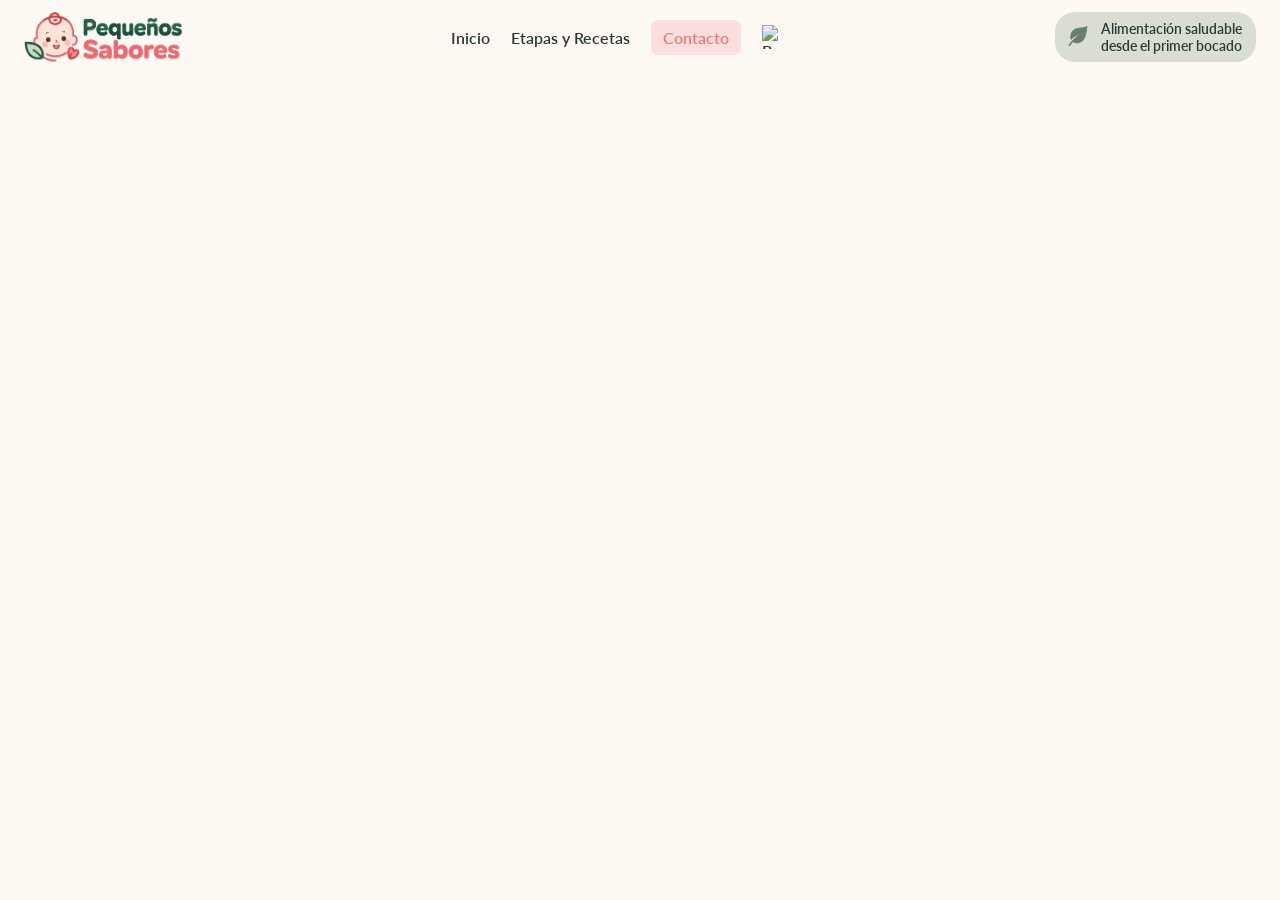
==== contacto.html @ 67e6255d "hero y mismo header para etapas" ====
<!DOCTYPE html>
<html lang="es">

<head>
    <meta charset="UTF-8">
    <meta name="viewport" content="width=device-width, initial-scale=1.0">
    <title>Pequeños Sabores</title>
    <link rel="preconnect" href="https://fonts.googleapis.com">
    <link rel="preconnect" href="https://fonts.gstatic.com" crossorigin>
    <link
        href="https://fonts.googleapis.com/css2?family=Lato:ital,wght@0,100;0,300;0,400;0,700;0,900;1,100;1,300;1,400;1,700;1,900&family=Nunito:ital,wght@0,200..1000;1,200..1000&display=swap"
        rel="stylesheet">
    <link rel="stylesheet" href="css/style.css">
</head>

<body>
    <header>
        <div class="logo"><img src="img/logo-bebe.png" alt="logo"></div>
        <nav>
            <a href="index.html">Inicio</a>
            <a href="etapas.html">Etapas y Recetas</a>
            <a class="active" ref="contacto.html">Contacto</a>
            <img src="img/busqueda.svg" alt="Busqueda">
        </nav>
        <div class="etiqueta">
            <div class="etiqueta-icono"><img src="img/hoja-etiqueta.svg" alt="Etiqueta"></div>
            <div class="etiqueta-texto">
                <span>Alimentación saludable</span>
                <span>desde el primer bocado</span>
            </div>
        </div>
    </header>
</body>
</html>
---- css/style.css ----
* {
    box-sizing: border-box;
}

body {
    background-color: #fff9f3;
    font-family: Lato, sans-serif;
    margin: 0;
    padding: 0;
}

h1 {
    color: #293a36;
    font-family: Nunito, sans-serif;
}

header {
    background-color: #fff9f3;
    padding: 12px 24px;
    display: flex;
    justify-content: space-between;
    align-content: center;
    flex-direction: row;
    gap: 24px;
}

.logo img {
    display: flex;
    align-items: center;
    height: 50px;
}

    
nav {
    font-family: lato, sans-serif;
    font-weight: 600;
    display: flex;
    align-items: center;
    color: #293a36;
    gap: 1.3rem;
    transition: transform 0.5s ease;

}

nav a {
    color: #293a36;
    text-decoration: none;
}

nav a.active {
    color: #e7797d;
    background-color: rgba(231, 121, 125, 0.199);
    border-radius: 8px;
    padding: 8px 12px;
}


nav a:hover {
    transform: scale(1.05);
}

nav img {
    width: 24px;
    height: 24px;
}

.etiqueta {
    display: flex;
    align-items: center;
    gap: 8px;
    background-color: rgba(123, 151, 124, 0.281);
    border-radius: 20px;
    padding: 8px 14px;
}

.etiqueta-icono img {
    height: 30px;
    margin-left: -6px
}

.etiqueta-texto span {
    display: block;
}

.etiqueta-texto {
    font-size: 14px;
    color: #293a36;
    font-weight: 600;
    
}

.hero {
    position: relative;
    height: 520px;
    overflow: hidden;
}

.hero > img {
    position: absolute;
    width: 100%;
    height: 100%;
    object-fit: cover;
    left: 0;
    top: 0;
    z-index: 1;
}

.hero::after {
    content: "";
    position: absolute;
    inset: 0;
    z-index: 1;
    background: linear-gradient(
        to right,
        rgba(255, 255, 255, 0.486) 0%,
        rgba(255, 255, 255, 0.774) 10%,
        rgb(255, 255, 255) 20%,
        rgba(255, 255, 255, 0.541) 35%,
        rgba(255, 255, 255, 0) 70%
    );
}

.hero-content {
    position: relative;
    z-index: 2;
    width: 55%;
    padding: 70px 50px 75px 125px ;
}

.hero-subtitulo {
    font-size: 14px;
    letter-spacing: 2px;
    font-weight: bold;
}

.hero h1 {
    font-size: 48px;
    font-weight: 800;
    line-height: 1.2;
    color: #293a36;
    max-width: 100%;
    margin-bottom: 24px;
    
}

.hero h1 span {
    display: block;
    color: #e7797d;
}

.hero-content p {
    font-family: lato, sans-serif;
    font-size: 16px;
    line-height: 1.5;
    color: #2e3634;
    margin-bottom: 24px;
    max-width: 500px;
    font-weight: 400;
}

.btn {
    display: inline-block;
    background-color: #e7797d;
    color: #fff;
    text-decoration: none;
    border-radius: 50px;
    padding: 14px 28px;
    transition: background-color 0.5s ease, transform 0.5s ease;
}

.btn:hover {
    background-color: #ca6267;
    transform: scale(1.05);
    cursor: pointer;
}

/*Flechas*/

.hero .prev,
.hero .next {
    position: absolute;
    top: 50%;
    transform: translateY(-50%);
    background-color: rgba(41, 58, 54, 0.1);
    border: none;
    border-radius: 50%;
    width: 40px;
    height: 40px;
    display: flex;
    justify-content: center;
    align-items: center;
    cursor: pointer;
    z-index: 3;
}

.hero .prev {
    left: 16px;
    
}

.hero .next {
    right: 16px;
}

.hero .prev img,
.hero .next img {
    width: 30px;
    height: 30px;
}

/*puntos en posicion imagen*/

.dots {
    position: absolute;
    bottom: 16px;
    left: 50%;
    transform: translateX(-50%);
    display: flex;
    gap: 8px;
    z-index: 3;
}

.dot {
    width: 8px;
    height: 8px;
    background-color: rgba(41, 58, 54, 0.1);
    border-radius: 50%;
    margin: 0 4px;
}

.dot.active {
    background-color: rgba(45, 54, 52, 0.664);
    width: 12px;
    height: 12px;
    transform: translateY(-2px);
}

.decoracion img {
    position: absolute;  
    width: 50px;
    height: 50px;
    z-index: 3;
    animation: float 4.5s ease-in-out infinite;
}

@keyframes float {
    0%, 100% {
        transform: translateY(0);
    }
    50% {
        transform: translateY(-10px);
    }
}

img.corazon-rosa {
    top: 16px;
    left: 16px;
    rotate: -10deg;
}

img.linea-con-corazon {
    top: 70px;
    right: 16px;
    width: 80px;
}

img.hoja1 {
    top: 240px;
    left: 420px;
    width: 80px;
    height: 80px;
}

/*seccion caracteristicas generales ----*/

/* --- SECCIÓN HERO MIDDLE (PILARES) --- */
.hero-middle {
    display: flex;
    justify-content: space-between;
    align-items: center;
    gap: 24px;
    padding: 40px 60px;
    background-color: #fff9f3;
    max-width: 1200px;
    margin: 0 auto;
}

.hero-middle-item {
    display: flex;
    align-items: center;
    gap: 16px;
    flex: 1;
}

.hero-middle-icon {
    width: 60px;
    height: 60px;
    border-radius: 50%;
    display: flex;
    justify-content: center;
    align-items: center;
    flex-shrink: 0;
}

.hero-middle-icon img {
    width: 26px;
    height: 26px;
    object-fit: contain;
}

/* Colores de fondo circulares */
.green-bg {
    background-color: #dbe8d8;
}

.pink-bg {
    background-color: #fce1e2;
}

.red-bg {
    background-color: #fde2e4;
}

.yellow-bg {
    background-color: #fef0cd;
}

.hero-middle-text h3 {
    margin: 0 0 4px 0;
    font-family: Nunito, sans-serif;
    font-size: 15px;
    font-weight: 700;
    color: #293a36;
}

.hero-middle-text p {
    margin: 0;
    font-family: Lato, sans-serif;
    font-size: 13px;
    color: #5c6966;
    line-height: 1.3;
}

/* Media query para adaptar en celulares */
@media (max-width: 768px) {
    .hero-middle {
        flex-direction: column;
        align-items: flex-start;
        padding: 30px 24px;
        gap: 20px;
    }
}

.hero-etapas {
    position: relative;
    height: 680px;
    overflow: hidden;
}

.hero-etapas img {
    position: absolute;
    width: 100%;
    height: 100%;
    object-fit: cover;
    left: 0;
    top: 0;
    z-index: 1;
}

.hero-etapas::after {
    content: "";
    position: absolute;
    inset: 0;
    z-index: 1;
    background: linear-gradient(
        to right,
        rgba(255, 255, 255, 0.486) 0%,
        rgba(255, 255, 255, 0.774) 10%,
        rgb(255, 255, 255) 20%,
        rgba(255, 255, 255, 0.541) 35%,
        rgba(255, 255, 255, 0) 70%
    );
}

.hero-etapas-content {
    position: relative;
    z-index: 2;
    width: 33%;
    padding: 150px 50px 75px 175px;
}

.hero-etapas-subtitulo {
    font-size: 14px;
    letter-spacing: 2px;
    font-weight: bold;
}

.hero-etapas h1 {
    font-size: 48px;
    font-weight: 800;
    line-height: 1.2;
    color: #293a36;
    max-width: 100%;
    margin-bottom: 24px;
    
}

.hero-etapas h1 span {
    display: block;
    color: #e7797d;
}

.hero-etapas-content p {
    font-family: lato, sans-serif;
    font-size: 16px;
    line-height: 1.5;
    color: #2e3634;
    margin-bottom: 24px;
    max-width: 500px;
    font-weight: 400;
}

.etiqueta-etapas span {
    display: block;
}

.etiqueta-etapas {
    font-size: 18px;
    color: #ffffff;
    font-weight: 600;
    background-color: #e4acae;
    border-radius: 40px;
    height: 100px;
    width: 130px;
    align-items: center;
    gap: 8px;
    padding: 15px 16px;
    justify-items: center;
    top: 250px;
    right: 5%;
    position: absolute;
    z-index: 3;
    transition: transform 0.5s ease;
}

.etiqueta-etapas:hover {
    transform: scale(1.05);
}
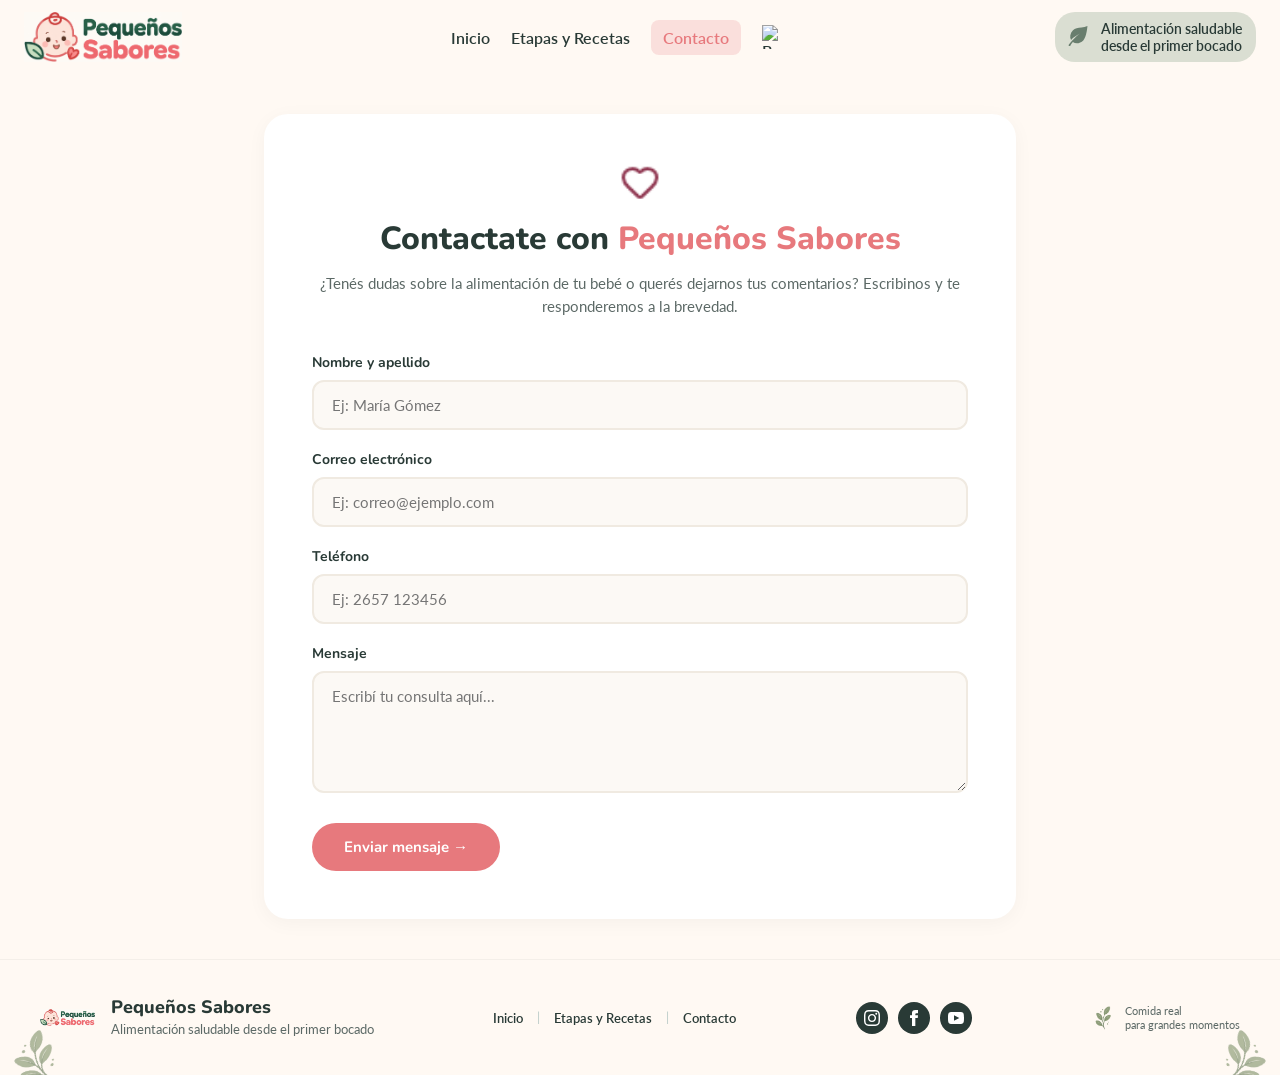
==== commit e1c1a216: "Pagina Contacto, Formulario con 3 los 3 campos obligatorios" ====
--- a/contacto.html
+++ b/contacto.html
@@ -14,6 +14,7 @@
 </head>
 
 <body>
+    <!--ENCABEZADO/ NAVEGACION-->
     <header>
         <div class="logo"><img src="img/logo-bebe.png" alt="logo"></div>
         <nav>
@@ -31,4 +32,86 @@
         </div>
     </header>
 </body>
+<!-- SECCIÓN PRINCIPAL DE CONTACTO -->
+    <main class="contacto-section">
+        <div class="contacto-container">
+            <div class="contacto-header">
+                <img src="img/icono-corazon.png" alt="Icono decorativo" class="contacto-icono">
+                <h1>Contactate con <span>Pequeños Sabores</span></h1>
+                <p>¿Tenés dudas sobre la alimentación de tu bebé o querés dejarnos tus comentarios? Escribinos y te responderemos a la brevedad.</p>
+            </div>
+
+            <!-- FORMULARIO DE CONTACTO -->
+            <form class="contacto-form" action="#" method="POST">
+                
+                <!--  Nombre -->
+                <div class="form-group">
+                    <label for="nombre">Nombre y apellido</label>
+                    <input type="text" id="nombre" name="nombre" placeholder="Ej: María Gómez" required>
+                </div>
+
+                <!-- Campo Obligatorio 1: Correo electrónico -->
+                <div class="form-group">
+                    <label for="email">Correo electrónico</label>
+                    <input type="email" id="email" name="email" placeholder="Ej: correo@ejemplo.com" required>
+                </div>
+
+                <!--  Teléfono -->
+                <div class="form-group">
+                    <label for="telefono">Teléfono</label>
+                    <input type="tel" id="telefono" name="telefono" placeholder="Ej: 2657 123456" required>
+                </div>
+
+                <!--  Mensaje -->
+                <div class="form-group">
+                    <label for="mensaje">Mensaje</label>
+                    <textarea id="mensaje" name="mensaje" rows="5" placeholder="Escribí tu consulta aquí..." required></textarea>
+                </div>
+
+                <!-- Botón de Envío -->
+                <button type="submit" class="btn-enviar">Enviar mensaje →</button>
+            </form>
+        </div>
+    </main>
+
+    <!-- FOOTER CONTACTO-->
+    <footer class="site-footer">
+        <div class="footer-container">
+            <div class="footer-brand">
+                <img src="img/logo-bebe.png" alt="Pequeños Sabores" class="footer-logo">
+                <div class="footer-brand-text">
+                    <h3>Pequeños Sabores</h3>
+                    <p>Alimentación saludable desde el primer bocado</p>
+                </div>
+            </div>
+            <nav class="footer-nav">
+                <a href="index.html">Inicio</a>
+                <span class="separator">|</span>
+                <a href="etapas.html">Etapas y Recetas</a>
+                <span class="separator">|</span>
+                <a href="contacto.html">Contacto</a>
+            </nav>
+            <div class="footer-social">
+                <a href="https://instagram.com" target="_blank" rel="noopener noreferrer" class="social-btn" aria-label="Instagram">
+                    <svg viewBox="0 0 24 24" width="16" height="16" fill="currentColor"><path d="M12 2.163c3.204 0 3.584.012 4.85.07 3.252.148 4.771 1.691 4.919 4.919.058 1.265.069 1.645.069 4.849 0 3.205-.012 3.584-.069 4.849-.149 3.225-1.664 4.771-4.919 4.919-1.266.058-1.644.07-4.85.07-3.204 0-3.584-.012-4.849-.07-3.26-.149-4.771-1.699-4.919-4.92-.058-1.265-.07-1.644-.07-4.849 0-3.204.013-3.583.07-4.849.149-3.227 1.664-4.771 4.919-4.919 1.266-.057 1.645-.069 4.849-.069zm0-2.163c-3.259 0-3.667.014-4.947.072-4.358.2-6.78 2.618-6.98 6.98-.059 1.281-.073 1.689-.073 4.948 0 3.259.014 3.668.072 4.948.2 4.358 2.618 6.78 6.98 6.98 1.281.058 1.689.072 4.948.072 3.259 0 3.668-.014 4.948-.072 4.354-.2 6.782-2.618 6.979-6.98.059-1.28.073-1.689.073-4.948 0-3.259-.014-3.667-.072-4.947-.196-4.354-2.617-6.78-6.979-6.98-1.281-.059-1.69-.073-4.949-.073zm0 5.838c-3.403 0-6.162 2.759-6.162 6.162s2.759 6.163 6.162 6.163 6.162-2.759 6.162-6.163c0-3.403-2.759-6.162-6.162-6.162zm0 10.162c-2.209 0-4-1.79-4-4 0-2.209 1.791-4 4-4s4 1.791 4 4c0 2.21-1.791 4-4 4zm6.406-11.845c-.796 0-1.441.645-1.441 1.44s.645 1.44 1.441 1.44c.795 0 1.439-.645 1.439-1.44s-.644-1.44-1.439-1.44z"/></svg>
+                </a>
+                <a href="https://facebook.com" target="_blank" rel="noopener noreferrer" class="social-btn" aria-label="Facebook">
+                    <svg viewBox="0 0 24 24" width="16" height="16" fill="currentColor"><path d="M9 8H6v4h3v12h5V12h3.642L18 8h-4V6.333C14 5.374 14.5 5 15.5 5H18V0h-3.808C10.592 0 9 1.583 9 4.615V8z"/></svg>
+                </a>
+                <a href="https://youtube.com" target="_blank" rel="noopener noreferrer" class="social-btn" aria-label="YouTube">
+                    <svg viewBox="0 0 24 24" width="16" height="16" fill="currentColor"><path d="M19.615 3.184c-3.604-.246-11.631-.245-15.23 0-3.897.266-4.356 2.62-4.385 8.816.029 6.185.484 8.549 4.385 8.816 3.6.245 11.626.246 15.23 0 3.897-.266 4.356-2.62 4.385-8.816-.029-6.185-.484-8.549-4.385-8.816zm-10.615 12.816v-8l8 4-8 4z"/></svg>
+                </a>
+            </div>
+            <div class="footer-slogan">
+                <img src="img/hoja1.png" alt="Decoración hojita" class="footer-leaf-icon">
+                <div class="slogan-text">
+                    <span>Comida real</span>
+                    <span>para grandes momentos</span>
+                </div>
+            </div>
+        </div>
+        <img src="img/hoja1.png" alt="Hojita izquierda" class="footer-deco-left">
+        <img src="img/hoja1.png" alt="Hojita derecha" class="footer-deco-right">
+    </footer>
+</body>
 </html>
--- a/css/style.css
+++ b/css/style.css
@@ -351,6 +351,647 @@
     }
 }
 
+/* --- SECCIÓN EXPLORÁ LAS ETAPAS --- */
+.etapas-section {
+    max-width: 1200px;
+    margin: 0 auto;
+    padding: 60px 24px;
+    background-color: #fff9f3;
+}
+
+.etapas-header {
+    text-align: center;
+    margin-bottom: 40px;
+}
+
+.etapas-titulo-icono {
+    width: 32px;
+    height: 32px;
+    margin-bottom: 8px;
+}
+
+.etapas-header h2 {
+    font-family: Nunito, sans-serif;
+    font-size: 32px;
+    font-weight: 800;
+    color: #293a36;
+    margin: 0 0 8px 0;
+}
+
+.etapas-header p {
+    font-family: Lato, sans-serif;
+    font-size: 15px;
+    color: #5c6966;
+    margin: 0;
+}
+
+/* Grilla de 4 columnas con Flexbox */
+.etapas-grid {
+    display: flex;
+    justify-content: space-between;
+    gap: 20px;
+    flex-wrap: wrap;
+}
+
+.etapa-card {
+    flex: 1;
+    min-width: 240px;
+    border-radius: 20px;
+    padding: 24px 20px;
+    display: flex;
+    flex-direction: column;
+    position: relative;
+    box-shadow: 0 4px 12px rgba(0, 0, 0, 0.03);
+    transition: transform 0.3s ease, box-shadow 0.3s ease;
+}
+
+.etapa-card:hover {
+    transform: translateY(-5px);
+    box-shadow: 0 8px 20px rgba(0, 0, 0, 0.06);
+}
+
+/* Colores de fondo de cada tarjeta */
+.green-card {
+    background-color: #e5f0e3;
+}
+
+.pink-card {
+    background-color: #fae1e2;
+}
+
+.yellow-card {
+    background-color: #fef0cd;
+}
+
+.blue-card {
+    background-color: #e3edf4;
+}
+
+/* Etiqueta /  de meses */
+.etapa-badge {
+    align-self: flex-start;
+    background-color: #ffffff;
+    padding: 6px 14px;
+    border-radius: 20px;
+    font-family: Nunito, sans-serif;
+    font-size: 13px;
+    font-weight: 700;
+    color: #293a36;
+    margin-bottom: 14px;
+}
+
+.etapa-card h3 {
+    font-family: Nunito, sans-serif;
+    font-size: 20px;
+    font-weight: 800;
+    color: #293a36;
+    margin: 0 0 8px 0;
+}
+
+.etapa-card p {
+    font-family: Lato, sans-serif;
+    font-size: 13px;
+    color: #4a5753;
+    line-height: 1.4;
+    margin: 0 0 20px 0;
+    flex-grow: 1;
+}
+
+.etapa-imagen {
+    width: 100%;
+    height: 140px;
+    display: flex;
+    justify-content: center;
+    align-items: center;
+    margin-bottom: 16px;
+}
+
+.etapa-imagen img {
+    max-width: 100%;
+    max-height: 100%;
+    object-fit: contain;
+    border-radius: 12px;
+}
+
+/* Botón circular de flecha */
+.etapa-btn {
+    width: 36px;
+    height: 36px;
+    border-radius: 50%;
+    display: flex;
+    justify-content: center;
+    align-items: center;
+    text-decoration: none;
+    font-weight: bold;
+    font-size: 16px;
+    align-self: flex-start;
+    transition: transform 0.3s ease;
+}
+
+.etapa-btn:hover {
+    transform: scale(1.1);
+}
+
+.green-btn {
+    background-color: #588157;
+    color: #ffffff;
+}
+
+.pink-btn {
+    background-color: #e7797d;
+    color: #ffffff;
+}
+
+.yellow-btn {
+    background-color: #dda15e;
+    color: #ffffff;
+}
+
+.blue-btn {
+    background-color: #457b9d;
+    color: #ffffff;
+}
+
+/* Adaptación para pantallas pequeñas (Tablets y Celulares) */
+@media (max-width: 1024px) {
+    .etapa-card {
+        flex: 1 1 calc(50% - 10px);
+    }
+}
+
+@media (max-width: 600px) {
+    .etapa-card {
+        flex: 1 1 100%;
+    }
+}
+/* --- SECCIÓN RECETAS DESTACADAS --- */
+.recetas-section {
+    max-width: 1200px;
+    margin: 0 auto;
+    padding: 60px 24px;
+    background-color: #fff9f3;
+}
+
+.recetas-header-container {
+    display: flex;
+    justify-content: space-between;
+    align-items: center;
+    margin-bottom: 30px;
+    flex-wrap: wrap;
+    gap: 16px;
+}
+
+.recetas-titulo-wrapper {
+    display: flex;
+    align-items: center;
+    gap: 16px;
+}
+
+.recetas-titulo-icono {
+    width: 36px;
+    height: 36px;
+    object-fit: contain;
+}
+
+.recetas-header-container h2 {
+    font-family: Nunito, sans-serif;
+    font-size: 28px;
+    font-weight: 800;
+    color: #293a36;
+    margin: 0 0 4px 0;
+}
+
+.recetas-header-container p {
+    font-family: Lato, sans-serif;
+    font-size: 14px;
+    color: #5c6966;
+    margin: 0;
+}
+
+/* Botón "Ver todas las recetas" */
+.btn-ver-todas {
+    display: inline-block;
+    border: 2px solid #e7797d;
+    color: #e7797d;
+    background-color: transparent;
+    text-decoration: none;
+    padding: 10px 22px;
+    border-radius: 50px;
+    font-family: Nunito, sans-serif;
+    font-weight: 700;
+    font-size: 14px;
+    transition: background-color 0.3s ease, color 0.3s ease, transform 0.3s ease;
+}
+
+.btn-ver-todas:hover {
+    background-color: #e7797d;
+    color: #ffffff;
+    transform: scale(1.03);
+}
+
+/* Grilla de 4 columnas con Flexbox */
+.recetas-grid {
+    display: flex;
+    justify-content: space-between;
+    gap: 20px;
+    flex-wrap: wrap;
+}
+
+.receta-card {
+    flex: 1;
+    min-width: 250px;
+    background-color: #ffffff;
+    border-radius: 16px;
+    overflow: hidden;
+    box-shadow: 0 4px 12px rgba(0, 0, 0, 0.04);
+    display: flex;
+    flex-direction: column;
+    transition: transform 0.3s ease, box-shadow 0.3s ease;
+}
+
+.receta-card:hover {
+    transform: translateY(-5px);
+    box-shadow: 0 8px 20px rgba(0, 0, 0, 0.08);
+}
+
+.receta-imagen {
+    position: relative;
+    width: 100%;
+    height: 160px;
+    background-color: #f7f3ed;
+}
+
+.receta-imagen img {
+    width: 100%;
+    height: 100%;
+    object-fit: cover;
+}
+
+/* Botón de favorito circular en la esquina superior derecha */
+.receta-fav {
+    position: absolute;
+    top: 12px;
+    right: 12px;
+    background-color: #ffffff;
+    border: none;
+    border-radius: 50%;
+    width: 34px;
+    height: 34px;
+    display: flex;
+    justify-content: center;
+    align-items: center;
+    cursor: pointer;
+    box-shadow: 0 2px 6px rgba(0, 0, 0, 0.1);
+    transition: transform 0.2s ease;
+}
+
+.receta-fav:hover {
+    transform: scale(1.1);
+}
+
+.receta-fav img {
+    width: 16px;
+    height: 16px;
+}
+
+.receta-content {
+    padding: 16px;
+    display: flex;
+    flex-direction: column;
+    justify-content: space-between;
+    flex-grow: 1;
+}
+
+.receta-content h3 {
+    font-family: Nunito, sans-serif;
+    font-size: 16px;
+    font-weight: 700;
+    color: #293a36;
+    margin: 0 0 12px 0;
+}
+
+.receta-info {
+    display: flex;
+    justify-content: space-between;
+    align-items: center;
+    font-family: Lato, sans-serif;
+    font-size: 11px;
+    color: #6b7c76;
+    border-top: 1px solid #f4efe9;
+    padding-top: 10px;
+}
+
+/* Adaptación para tablets y celulares */
+@media (max-width: 1024px) {
+    .receta-card {
+        flex: 1 1 calc(50% - 10px);
+    }
+}
+
+@media (max-width: 600px) {
+    .receta-card {
+        flex: 1 1 100%;
+    }
+}
+
+/* --- SECCIÓN FOOTER --- */
+.site-footer {
+    background-color: #fff9f3;
+    border-top: 1px solid #f4efe9;
+    padding: 30px 24px;
+    position: relative;
+    overflow: hidden;
+}
+
+.footer-container {
+    max-width: 1200px;
+    margin: 0 auto;
+    display: flex;
+    justify-content: space-between;
+    align-items: center;
+    gap: 20px;
+    flex-wrap: wrap;
+    position: relative;
+    z-index: 2;
+}
+
+/* Columna 1: Brand / Logo */
+.footer-brand {
+    display: flex;
+    align-items: center;
+    gap: 16px; /* Espacio cómodo entre el bebé y la leyenda */
+}
+
+.footer-logo {
+    width: 55px;  /* Aumentado para que resalte como en la captura */
+    height: 55px;
+    object-fit: contain;
+    flex-shrink: 0;
+}
+
+.footer-brand-text {
+    display: flex;
+    flex-direction: column;
+    justify-content: center;
+}
+
+.footer-brand-text h3 {
+    font-family: Nunito, sans-serif;
+    font-size: 18px; /* Tamaño del título "Pequeños Sabores" */
+    font-weight: 800;
+    color: #293a36;
+    margin: 0 0 4px 0;
+    line-height: 1.1;
+}
+
+.footer-brand-text p {
+    font-family: Lato, sans-serif;
+    font-size: 13px; /* Tamaño de la bajada */
+    color: #5c6966;
+    margin: 0;
+    line-height: 1.2;
+    white-space: nowrap; /* Mantiene la leyenda en una sola línea si hay espacio */
+}
+
+/* Columna 2: Navegación */
+.footer-nav {
+    display: flex;
+    align-items: center;
+    gap: 14px;
+}
+
+.footer-nav a {
+    font-family: Lato, sans-serif;
+    font-size: 13px;
+    font-weight: 600;
+    color: #293a36;
+    text-decoration: none;
+    transition: color 0.2s ease;
+}
+
+.footer-nav a:hover {
+    color: #e7797d;
+}
+
+.footer-nav .separator {
+    color: #c4d1cd;
+    font-size: 12px;
+}
+
+/* Columna 3: Botones de Redes Sociales */
+.footer-social {
+    display: flex;
+    align-items: center;
+    gap: 10px;
+}
+
+.social-btn {
+    width: 32px;
+    height: 32px;
+    border-radius: 50%;
+    background-color: #293a36;
+    color: #ffffff;
+    display: flex;
+    justify-content: center;
+    align-items: center;
+    text-decoration: none;
+    transition: background-color 0.3s ease, transform 0.2s ease;
+}
+
+.social-btn:hover {
+    background-color: #e7797d;
+    transform: scale(1.1);
+}
+
+/* Columna 4: Eslogan */
+.footer-slogan {
+    display: flex;
+    align-items: center;
+    gap: 10px;
+}
+
+.footer-leaf-icon {
+    width: 24px;
+    height: 24px;
+    object-fit: contain;
+}
+
+.slogan-text span {
+    display: block;
+    font-family: Lato, sans-serif;
+    font-size: 11px;
+    color: #5c6966;
+    line-height: 1.2;
+}
+
+/* Decoraciones en las esquinas inferiores */
+.footer-deco-left,
+.footer-deco-right {
+    position: absolute;
+    bottom: -10px;
+    width: 50px;
+    height: 50px;
+    opacity: 0.7;
+    z-index: 1;
+    pointer-events: none;
+}
+
+.footer-deco-left {
+    left: 10px;
+    transform: rotate(-30deg);
+}
+
+.footer-deco-right {
+    right: 10px;
+    transform: rotate(30deg) scaleX(-1);
+}
+
+/* Responsivo para celulares/footer */
+@media (max-width: 900px) {
+    .footer-container {
+        flex-direction: column;
+        text-align: center;
+        gap: 20px;
+    }
+    
+    .footer-brand {
+        flex-direction: column;
+    }
+    
+    .footer-slogan {
+        justify-content: center;
+    }
+}
+    /* --- SECCIÓN CONTACTO --- */
+.contacto-section {
+    max-width: 800px;
+    margin: 40px auto;
+    padding: 0 24px;
+    background-color: #fff9f3;
+}
+
+.contacto-container {
+    background-color: #ffffff;
+    border-radius: 24px;
+    padding: 48px;
+    box-shadow: 0 4px 20px rgba(0, 0, 0, 0.04);
+}
+
+.contacto-header {
+    text-align: center;
+    margin-bottom: 36px;
+}
+
+.contacto-icono {
+    width: 40px;
+    height: 40px;
+    object-fit: contain;
+    margin-bottom: 12px;
+}
+
+.contacto-header h1 {
+    font-family: Nunito, sans-serif;
+    font-size: 32px;
+    font-weight: 800;
+    color: #293a36;
+    margin: 0 0 12px 0;
+}
+
+.contacto-header h1 span {
+    color: #e7797d;
+}
+
+.contacto-header p {
+    font-family: Lato, sans-serif;
+    font-size: 15px;
+    color: #5c6966;
+    margin: 0;
+    line-height: 1.5;
+}
+
+/* Estilos del Formulario */
+.contacto-form {
+    display: flex;
+    flex-direction: column;
+    gap: 20px;
+}
+
+.form-group {
+    display: flex;
+    flex-direction: column;
+    gap: 8px;
+}
+
+.form-group label {
+    font-family: Nunito, sans-serif;
+    font-size: 14px;
+    font-weight: 700;
+    color: #293a36;
+}
+
+.form-group input,
+.form-group textarea {
+    width: 100%;
+    padding: 14px 18px;
+    border: 2px solid #f0eae1;
+    border-radius: 12px;
+    background-color: #fcf9f5;
+    font-family: Lato, sans-serif;
+    font-size: 15px;
+    color: #293a36;
+    outline: none;
+    transition: border-color 0.3s ease, background-color 0.3s ease;
+}
+
+.form-group input:focus,
+.form-group textarea:focus {
+    border-color: #e7797d;
+    background-color: #ffffff;
+}
+
+.form-group textarea {
+    resize: vertical;
+    min-height: 120px;
+}
+
+/* Botón de envío/ igual a los botones principales */
+.btn-enviar {
+    align-self: flex-start;
+    background-color: #e7797d;
+    color: #ffffff;
+    border: none;
+    border-radius: 50px;
+    padding: 14px 32px;
+    font-family: Nunito, sans-serif;
+    font-size: 15px;
+    font-weight: 700;
+    cursor: pointer;
+    transition: background-color 0.3s ease, transform 0.3s ease;
+    margin-top: 10px;
+}
+
+.btn-enviar:hover {
+    background-color: #ca6267;
+    transform: scale(1.03);
+}
+
+/* Adaptabilidad para dispositivos móviles/contactos */
+@media (max-width: 768px) {
+    .contacto-container {
+        padding: 24px;
+    }
+    
+    .contacto-header h1 {
+        font-size: 26px;
+    }
+    
+    .btn-enviar {
+        width: 100%;
+        text-align: center;
+    }
+}
+
+/* Paginas Etapas*/
 .hero-etapas {
     position: relative;
     height: 680px;
@@ -446,4 +1087,4 @@
 .etiqueta-etapas:hover {
     transform: scale(1.05);
 }
-    +    
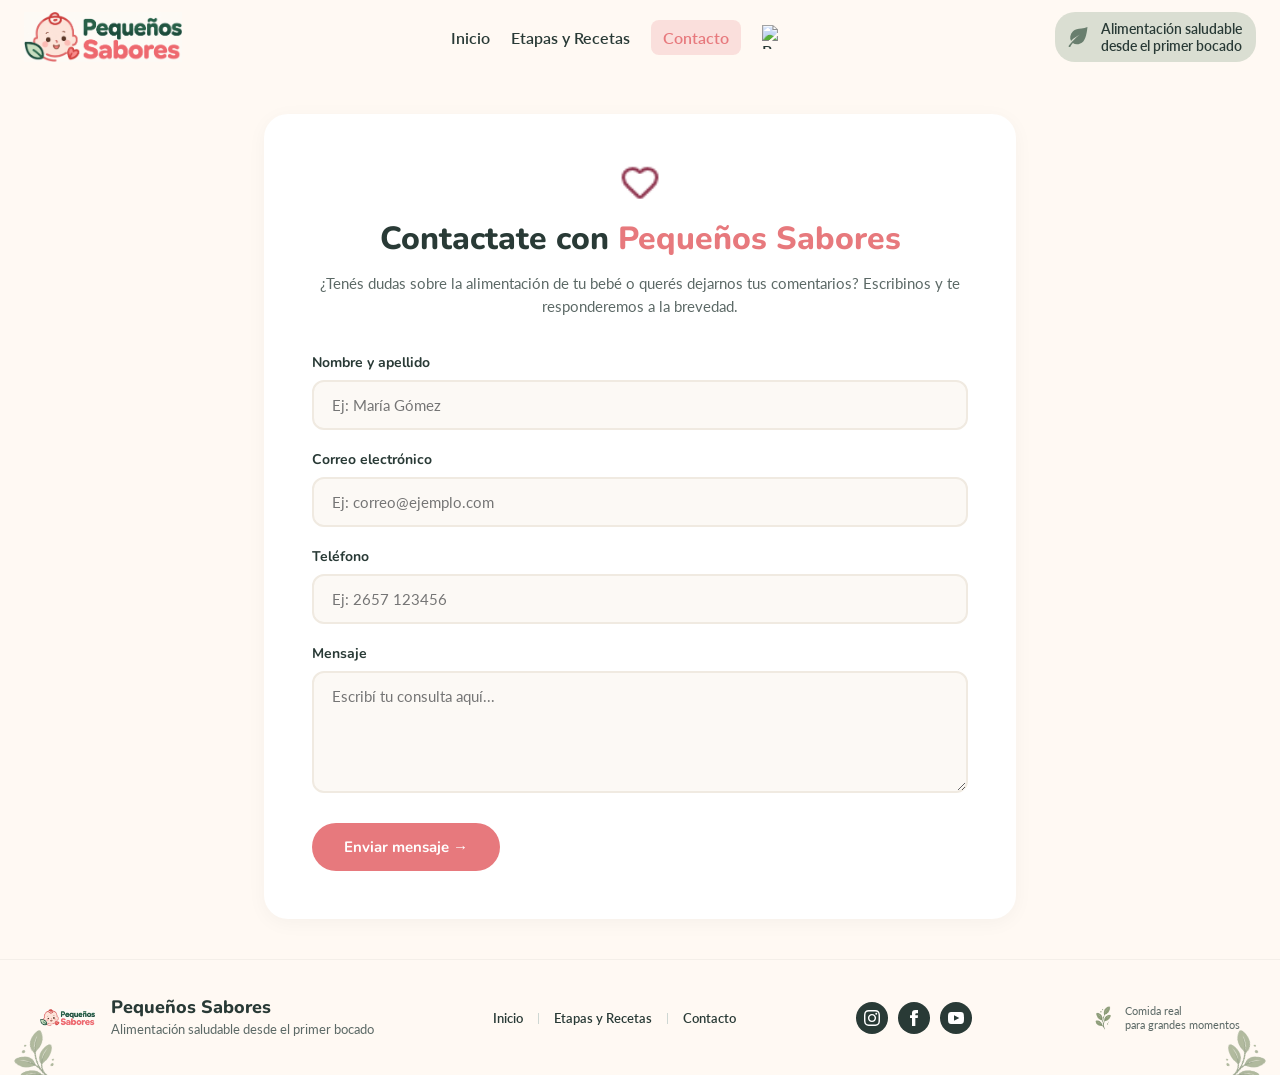
==== commit a3338747: "cambios" ====
--- a/contacto.html
+++ b/contacto.html
@@ -20,7 +20,7 @@
         <nav>
             <a href="index.html">Inicio</a>
             <a href="etapas.html">Etapas y Recetas</a>
-            <a class="active" ref="contacto.html">Contacto</a>
+            <a class="active" href="contacto.html">Contacto</a>
             <img src="img/busqueda.svg" alt="Busqueda">
         </nav>
         <div class="etiqueta">
@@ -31,7 +31,6 @@
             </div>
         </div>
     </header>
-</body>
 <!-- SECCIÓN PRINCIPAL DE CONTACTO -->
     <main class="contacto-section">
         <div class="contacto-container">
--- a/css/style.css
+++ b/css/style.css
@@ -1,65 +1,64 @@
+/* ESTILOS GENERALES */
 * {
     box-sizing: border-box;
 }
 
 body {
+    margin: 0;
+    padding: 0;
     background-color: #fff9f3;
     font-family: Lato, sans-serif;
-    margin: 0;
-    padding: 0;
-}
-
-h1 {
-    color: #293a36;
+    color: #293a36;
+}
+
+h1,
+h2,
+h3 {
     font-family: Nunito, sans-serif;
 }
 
+/* ENCABEZADO Y NAVEGACION */
 header {
+    display: flex;
+    flex-direction: row;
+    justify-content: space-between;
+    align-items: center;
+    gap: 24px;
+    padding: 12px 24px;
     background-color: #fff9f3;
-    padding: 12px 24px;
-    display: flex;
-    justify-content: space-between;
-    align-content: center;
-    flex-direction: row;
-    gap: 24px;
 }
 
 .logo img {
-    display: flex;
-    align-items: center;
+    display: block;
     height: 50px;
 }
 
-    
-nav {
-    font-family: lato, sans-serif;
+header nav {
+    display: flex;
+    align-items: center;
+    gap: 1.3rem;
+    font-family: Lato, sans-serif;
     font-weight: 600;
-    display: flex;
-    align-items: center;
-    color: #293a36;
-    gap: 1.3rem;
-    transition: transform 0.5s ease;
-
-}
-
-nav a {
+}
+
+header nav a {
     color: #293a36;
     text-decoration: none;
-}
-
-nav a.active {
+    transition: transform 0.3s ease, color 0.3s ease;
+}
+
+header nav a.active {
+    padding: 8px 12px;
+    border-radius: 8px;
+    background-color: rgba(231, 121, 125, 0.2);
     color: #e7797d;
-    background-color: rgba(231, 121, 125, 0.199);
-    border-radius: 8px;
-    padding: 8px 12px;
-}
-
-
-nav a:hover {
+}
+
+header nav a:hover {
     transform: scale(1.05);
 }
 
-nav img {
+header nav img {
     width: 24px;
     height: 24px;
 }
@@ -68,27 +67,28 @@
     display: flex;
     align-items: center;
     gap: 8px;
-    background-color: rgba(123, 151, 124, 0.281);
+    padding: 8px 14px;
     border-radius: 20px;
-    padding: 8px 14px;
+    background-color: rgba(123, 151, 124, 0.28);
 }
 
 .etiqueta-icono img {
+    display: block;
     height: 30px;
-    margin-left: -6px
+    margin-left: -6px;
+}
+
+.etiqueta-texto {
+    color: #293a36;
+    font-size: 14px;
+    font-weight: 600;
 }
 
 .etiqueta-texto span {
     display: block;
 }
 
-.etiqueta-texto {
-    font-size: 14px;
-    color: #293a36;
-    font-weight: 600;
-    
-}
-
+/* PORTADA DE INICIO */
 .hero {
     position: relative;
     height: 520px;
@@ -97,105 +97,102 @@
 
 .hero > img {
     position: absolute;
+    top: 0;
+    left: 0;
+    z-index: 1;
     width: 100%;
     height: 100%;
     object-fit: cover;
-    left: 0;
-    top: 0;
-    z-index: 1;
 }
 
 .hero::after {
-    content: "";
     position: absolute;
     inset: 0;
     z-index: 1;
-    background: linear-gradient(
-        to right,
-        rgba(255, 255, 255, 0.486) 0%,
-        rgba(255, 255, 255, 0.774) 10%,
-        rgb(255, 255, 255) 20%,
-        rgba(255, 255, 255, 0.541) 35%,
-        rgba(255, 255, 255, 0) 70%
-    );
+    background: linear-gradient(to right,
+            rgba(255, 255, 255, 0.486) 0%,
+            rgba(255, 255, 255, 0.774) 10%,
+            #ffffff 20%,
+            rgba(255, 255, 255, 0.541) 35%,
+            rgba(255, 255, 255, 0) 70%);
+    content: "";
 }
 
 .hero-content {
     position: relative;
     z-index: 2;
     width: 55%;
-    padding: 70px 50px 75px 125px ;
+    padding: 70px 50px 75px 125px;
 }
 
 .hero-subtitulo {
     font-size: 14px;
+    font-weight: bold;
     letter-spacing: 2px;
-    font-weight: bold;
-}
-
-.hero h1 {
+}
+
+.hero h1,
+.hero-etapas h1 {
+    max-width: 100%;
+    margin-bottom: 24px;
+    color: #293a36;
     font-size: 48px;
     font-weight: 800;
     line-height: 1.2;
-    color: #293a36;
-    max-width: 100%;
-    margin-bottom: 24px;
-    
-}
-
-.hero h1 span {
+}
+
+.hero h1 span,
+.hero-etapas h1 span {
     display: block;
     color: #e7797d;
 }
 
-.hero-content p {
-    font-family: lato, sans-serif;
+.hero-content p,
+.hero-etapas-content p {
+    max-width: 500px;
+    margin-bottom: 24px;
+    color: #2e3634;
+    font-family: Lato, sans-serif;
     font-size: 16px;
+    font-weight: 400;
     line-height: 1.5;
-    color: #2e3634;
-    margin-bottom: 24px;
-    max-width: 500px;
-    font-weight: 400;
 }
 
 .btn {
     display: inline-block;
+    padding: 14px 28px;
+    border-radius: 50px;
     background-color: #e7797d;
-    color: #fff;
+    color: #ffffff;
     text-decoration: none;
-    border-radius: 50px;
-    padding: 14px 28px;
     transition: background-color 0.5s ease, transform 0.5s ease;
 }
 
 .btn:hover {
+    transform: scale(1.05);
     background-color: #ca6267;
-    transform: scale(1.05);
-    cursor: pointer;
-}
-
-/*Flechas*/
-
+}
+
+/* FLECHAS Y PUNTOS DEL HERO */
 .hero .prev,
 .hero .next {
     position: absolute;
     top: 50%;
+    z-index: 3;
+    display: flex;
+    align-items: center;
+    justify-content: center;
+    width: 40px;
+    height: 40px;
     transform: translateY(-50%);
-    background-color: rgba(41, 58, 54, 0.1);
     border: none;
     border-radius: 50%;
-    width: 40px;
-    height: 40px;
-    display: flex;
-    justify-content: center;
-    align-items: center;
+    background-color: rgba(41, 58, 54, 0.1);
     cursor: pointer;
-    z-index: 3;
 }
 
 .hero .prev {
     left: 16px;
-    
 }
 
 .hero .next {
@@ -208,45 +205,50 @@
     height: 30px;
 }
 
-/*puntos en posicion imagen*/
-
 .dots {
     position: absolute;
     bottom: 16px;
     left: 50%;
+    z-index: 3;
+    display: flex;
+    gap: 8px;
     transform: translateX(-50%);
-    display: flex;
-    gap: 8px;
-    z-index: 3;
 }
 
 .dot {
     width: 8px;
     height: 8px;
+    border-radius: 50%;
     background-color: rgba(41, 58, 54, 0.1);
-    border-radius: 50%;
-    margin: 0 4px;
 }
 
 .dot.active {
-    background-color: rgba(45, 54, 52, 0.664);
     width: 12px;
     height: 12px;
     transform: translateY(-2px);
+    background-color: rgba(45, 54, 52, 0.66);
+}
+
+/* DECORACIONES DEL HERO */
+.decoracion {
+    position: absolute;
+    inset: 0;
+    z-index: 3;
+    pointer-events: none;
 }
 
 .decoracion img {
-    position: absolute;  
+    position: absolute;
     width: 50px;
     height: 50px;
-    z-index: 3;
-    animation: float 4.5s ease-in-out infinite;
-}
-
-@keyframes float {
+    animation: flotar 4.5s ease-in-out infinite;
+}
+
+@keyframes flotar {
     0%, 100% {
         transform: translateY(0);
     }
+
     50% {
         transform: translateY(-10px);
     }
@@ -255,7 +257,7 @@
 img.corazon-rosa {
     top: 16px;
     left: 16px;
-    rotate: -10deg;
+    transform: rotate(-10deg);
 }
 
 img.linea-con-corazon {
@@ -271,35 +273,33 @@
     height: 80px;
 }
 
-/*seccion caracteristicas generales ----*/
-
-/* --- SECCIÓN HERO MIDDLE (PILARES) --- */
+/* BENEFICIOS DE LA PAGINA DE INICIO */
 .hero-middle {
     display: flex;
     justify-content: space-between;
     align-items: center;
     gap: 24px;
+    max-width: 1200px;
+    margin: 0 auto;
     padding: 40px 60px;
     background-color: #fff9f3;
-    max-width: 1200px;
-    margin: 0 auto;
 }
 
 .hero-middle-item {
     display: flex;
+    flex: 1;
     align-items: center;
     gap: 16px;
-    flex: 1;
 }
 
 .hero-middle-icon {
+    display: flex;
+    flex-shrink: 0;
+    justify-content: center;
+    align-items: center;
     width: 60px;
     height: 60px;
     border-radius: 50%;
-    display: flex;
-    justify-content: center;
-    align-items: center;
-    flex-shrink: 0;
 }
 
 .hero-middle-icon img {
@@ -308,7 +308,6 @@
     object-fit: contain;
 }
 
-/* Colores de fondo circulares */
 .green-bg {
     background-color: #dbe8d8;
 }
@@ -326,32 +325,88 @@
 }
 
 .hero-middle-text h3 {
-    margin: 0 0 4px 0;
-    font-family: Nunito, sans-serif;
+    margin: 0 0 4px;
+    color: #293a36;
     font-size: 15px;
     font-weight: 700;
-    color: #293a36;
 }
 
 .hero-middle-text p {
     margin: 0;
-    font-family: Lato, sans-serif;
+    color: #5c6966;
     font-size: 13px;
-    color: #5c6966;
     line-height: 1.3;
 }
 
-/* Media query para adaptar en celulares */
-@media (max-width: 768px) {
-    .hero-middle {
-        flex-direction: column;
-        align-items: flex-start;
-        padding: 30px 24px;
-        gap: 20px;
-    }
-}
-
-/* --- SECCIÓN EXPLORÁ LAS ETAPAS --- */
+/* PORTADA DE LA PAGINA DE ETAPAS */
+.hero-etapas {
+    position: relative;
+    height: 680px;
+    overflow: hidden;
+}
+
+.hero-etapas > img {
+    position: absolute;
+    top: 0;
+    left: 0;
+    z-index: 1;
+    width: 100%;
+    height: 100%;
+    object-fit: cover;
+}
+
+.hero-etapas::after {
+    position: absolute;
+    inset: 0;
+    z-index: 1;
+    background: linear-gradient(to right,
+            rgba(255, 255, 255, 0.486) 0%,
+            rgba(255, 255, 255, 0.774) 10%,
+            #ffffff 20%,
+            rgba(255, 255, 255, 0.541) 35%,
+            rgba(255, 255, 255, 0) 70%);
+    content: "";
+}
+
+.hero-etapas-content {
+    position: relative;
+    z-index: 2;
+    width: 33%;
+    padding: 150px 50px 75px 175px;
+}
+
+.hero-etapas-subtitulo {
+    font-size: 14px;
+    font-weight: bold;
+    letter-spacing: 2px;
+}
+
+.etiqueta-etapas {
+    position: absolute;
+    top: 250px;
+    right: 5%;
+    z-index: 3;
+    display: flex;
+    flex-direction: column;
+    align-items: center;
+    justify-content: center;
+    gap: 8px;
+    width: 130px;
+    height: 100px;
+    padding: 15px 16px;
+    border-radius: 40px;
+    background-color: #e4acae;
+    color: #ffffff;
+    font-size: 18px;
+    font-weight: 600;
+    transition: transform 0.5s ease;
+}
+
+.etiqueta-etapas:hover {
+    transform: scale(1.05);
+}
+
+/* TARJETAS DE ETAPAS */
 .etapas-section {
     max-width: 1200px;
     margin: 0 auto;
@@ -360,8 +415,8 @@
 }
 
 .etapas-header {
+    margin-bottom: 40px;
     text-align: center;
-    margin-bottom: 40px;
 }
 
 .etapas-titulo-icono {
@@ -371,36 +426,33 @@
 }
 
 .etapas-header h2 {
-    font-family: Nunito, sans-serif;
+    margin: 0 0 8px;
+    color: #293a36;
     font-size: 32px;
     font-weight: 800;
-    color: #293a36;
-    margin: 0 0 8px 0;
 }
 
 .etapas-header p {
-    font-family: Lato, sans-serif;
+    margin: 0;
+    color: #5c6966;
     font-size: 15px;
-    color: #5c6966;
-    margin: 0;
-}
-
-/* Grilla de 4 columnas con Flexbox */
+}
+
 .etapas-grid {
     display: flex;
     justify-content: space-between;
+    flex-wrap: wrap;
     gap: 20px;
-    flex-wrap: wrap;
 }
 
 .etapa-card {
+    position: relative;
+    display: flex;
     flex: 1;
+    flex-direction: column;
     min-width: 240px;
+    padding: 24px 20px;
     border-radius: 20px;
-    padding: 24px 20px;
-    display: flex;
-    flex-direction: column;
-    position: relative;
     box-shadow: 0 4px 12px rgba(0, 0, 0, 0.03);
     transition: transform 0.3s ease, box-shadow 0.3s ease;
 }
@@ -410,7 +462,6 @@
     box-shadow: 0 8px 20px rgba(0, 0, 0, 0.06);
 }
 
-/* Colores de fondo de cada tarjeta */
 .green-card {
     background-color: #e5f0e3;
 }
@@ -427,64 +478,60 @@
     background-color: #e3edf4;
 }
 
-/* Etiqueta /  de meses */
 .etapa-badge {
     align-self: flex-start;
-    background-color: #ffffff;
+    margin-bottom: 14px;
     padding: 6px 14px;
     border-radius: 20px;
+    background-color: #ffffff;
+    color: #293a36;
     font-family: Nunito, sans-serif;
     font-size: 13px;
     font-weight: 700;
-    color: #293a36;
-    margin-bottom: 14px;
 }
 
 .etapa-card h3 {
-    font-family: Nunito, sans-serif;
+    margin: 0 0 8px;
+    color: #293a36;
     font-size: 20px;
     font-weight: 800;
-    color: #293a36;
-    margin: 0 0 8px 0;
 }
 
 .etapa-card p {
-    font-family: Lato, sans-serif;
+    flex-grow: 1;
+    margin: 0 0 20px;
+    color: #4a5753;
     font-size: 13px;
-    color: #4a5753;
     line-height: 1.4;
-    margin: 0 0 20px 0;
-    flex-grow: 1;
 }
 
 .etapa-imagen {
+    display: flex;
+    justify-content: center;
+    align-items: center;
     width: 100%;
     height: 140px;
-    display: flex;
-    justify-content: center;
-    align-items: center;
     margin-bottom: 16px;
 }
 
 .etapa-imagen img {
     max-width: 100%;
     max-height: 100%;
+    border-radius: 12px;
     object-fit: contain;
-    border-radius: 12px;
-}
-
-/* Botón circular de flecha */
+}
+
 .etapa-btn {
+    display: flex;
+    align-self: flex-start;
+    justify-content: center;
+    align-items: center;
     width: 36px;
     height: 36px;
     border-radius: 50%;
-    display: flex;
-    justify-content: center;
-    align-items: center;
+    font-size: 16px;
+    font-weight: bold;
     text-decoration: none;
-    font-weight: bold;
-    font-size: 16px;
-    align-self: flex-start;
     transition: transform 0.3s ease;
 }
 
@@ -512,19 +559,7 @@
     color: #ffffff;
 }
 
-/* Adaptación para pantallas pequeñas (Tablets y Celulares) */
-@media (max-width: 1024px) {
-    .etapa-card {
-        flex: 1 1 calc(50% - 10px);
-    }
-}
-
-@media (max-width: 600px) {
-    .etapa-card {
-        flex: 1 1 100%;
-    }
-}
-/* --- SECCIÓN RECETAS DESTACADAS --- */
+/* RECETAS */
 .recetas-section {
     max-width: 1200px;
     margin: 0 auto;
@@ -536,9 +571,9 @@
     display: flex;
     justify-content: space-between;
     align-items: center;
-    margin-bottom: 30px;
     flex-wrap: wrap;
     gap: 16px;
+    margin-bottom: 30px;
 }
 
 .recetas-titulo-wrapper {
@@ -554,58 +589,54 @@
 }
 
 .recetas-header-container h2 {
-    font-family: Nunito, sans-serif;
+    margin: 0 0 4px;
+    color: #293a36;
     font-size: 28px;
     font-weight: 800;
-    color: #293a36;
-    margin: 0 0 4px 0;
 }
 
 .recetas-header-container p {
-    font-family: Lato, sans-serif;
+    margin: 0;
+    color: #5c6966;
     font-size: 14px;
-    color: #5c6966;
-    margin: 0;
-}
-
-/* Botón "Ver todas las recetas" */
+}
+
 .btn-ver-todas {
     display: inline-block;
+    padding: 10px 22px;
     border: 2px solid #e7797d;
+    border-radius: 50px;
+    background-color: transparent;
     color: #e7797d;
-    background-color: transparent;
+    font-family: Nunito, sans-serif;
+    font-size: 14px;
+    font-weight: 700;
     text-decoration: none;
-    padding: 10px 22px;
-    border-radius: 50px;
-    font-family: Nunito, sans-serif;
-    font-weight: 700;
-    font-size: 14px;
     transition: background-color 0.3s ease, color 0.3s ease, transform 0.3s ease;
 }
 
 .btn-ver-todas:hover {
+    transform: scale(1.03);
     background-color: #e7797d;
     color: #ffffff;
-    transform: scale(1.03);
-}
-
-/* Grilla de 4 columnas con Flexbox */
+}
+
 .recetas-grid {
     display: flex;
     justify-content: space-between;
+    flex-wrap: wrap;
     gap: 20px;
-    flex-wrap: wrap;
 }
 
 .receta-card {
+    display: flex;
     flex: 1;
+    flex-direction: column;
     min-width: 250px;
+    overflow: hidden;
+    border-radius: 16px;
     background-color: #ffffff;
-    border-radius: 16px;
-    overflow: hidden;
     box-shadow: 0 4px 12px rgba(0, 0, 0, 0.04);
-    display: flex;
-    flex-direction: column;
     transition: transform 0.3s ease, box-shadow 0.3s ease;
 }
 
@@ -621,27 +652,26 @@
     background-color: #f7f3ed;
 }
 
-.receta-imagen img {
+.receta-imagen > img {
     width: 100%;
     height: 100%;
     object-fit: cover;
 }
 
-/* Botón de favorito circular en la esquina superior derecha */
 .receta-fav {
     position: absolute;
     top: 12px;
     right: 12px;
-    background-color: #ffffff;
+    display: flex;
+    justify-content: center;
+    align-items: center;
+    width: 34px;
+    height: 34px;
     border: none;
     border-radius: 50%;
-    width: 34px;
-    height: 34px;
-    display: flex;
-    justify-content: center;
-    align-items: center;
+    background-color: #ffffff;
+    box-shadow: 0 2px 6px rgba(0, 0, 0, 0.1);
     cursor: pointer;
-    box-shadow: 0 2px 6px rgba(0, 0, 0, 0.1);
     transition: transform 0.2s ease;
 }
 
@@ -655,78 +685,62 @@
 }
 
 .receta-content {
-    padding: 16px;
-    display: flex;
+    display: flex;
+    flex-grow: 1;
     flex-direction: column;
     justify-content: space-between;
-    flex-grow: 1;
+    padding: 16px;
 }
 
 .receta-content h3 {
-    font-family: Nunito, sans-serif;
+    margin: 0 0 12px;
+    color: #293a36;
     font-size: 16px;
     font-weight: 700;
-    color: #293a36;
-    margin: 0 0 12px 0;
 }
 
 .receta-info {
     display: flex;
     justify-content: space-between;
     align-items: center;
-    font-family: Lato, sans-serif;
+    padding-top: 10px;
+    border-top: 1px solid #f4efe9;
+    color: #6b7c76;
     font-size: 11px;
-    color: #6b7c76;
-    border-top: 1px solid #f4efe9;
-    padding-top: 10px;
-}
-
-/* Adaptación para tablets y celulares */
-@media (max-width: 1024px) {
-    .receta-card {
-        flex: 1 1 calc(50% - 10px);
-    }
-}
-
-@media (max-width: 600px) {
-    .receta-card {
-        flex: 1 1 100%;
-    }
-}
-
-/* --- SECCIÓN FOOTER --- */
+}
+
+/* PIE DE PAGINA */
 .site-footer {
-    background-color: #fff9f3;
-    border-top: 1px solid #f4efe9;
-    padding: 30px 24px;
     position: relative;
     overflow: hidden;
+    padding: 30px 24px;
+    border-top: 1px solid #f4efe9;
+    background-color: #fff9f3;
 }
 
 .footer-container {
+    position: relative;
+    z-index: 2;
+    display: flex;
+    justify-content: space-between;
+    align-items: center;
+    flex-wrap: wrap;
+    gap: 20px;
     max-width: 1200px;
     margin: 0 auto;
-    display: flex;
-    justify-content: space-between;
-    align-items: center;
-    gap: 20px;
-    flex-wrap: wrap;
-    position: relative;
-    z-index: 2;
-}
-
-/* Columna 1: Brand / Logo */
+}
+
 .footer-brand {
     display: flex;
     align-items: center;
-    gap: 16px; /* Espacio cómodo entre el bebé y la leyenda */
+    gap: 16px;
 }
 
 .footer-logo {
-    width: 55px;  /* Aumentado para que resalte como en la captura */
+    flex-shrink: 0;
+    width: 55px;
     height: 55px;
     object-fit: contain;
-    flex-shrink: 0;
 }
 
 .footer-brand-text {
@@ -736,24 +750,21 @@
 }
 
 .footer-brand-text h3 {
-    font-family: Nunito, sans-serif;
-    font-size: 18px; /* Tamaño del título "Pequeños Sabores" */
+    margin: 0 0 4px;
+    color: #293a36;
+    font-size: 18px;
     font-weight: 800;
-    color: #293a36;
-    margin: 0 0 4px 0;
     line-height: 1.1;
 }
 
 .footer-brand-text p {
-    font-family: Lato, sans-serif;
-    font-size: 13px; /* Tamaño de la bajada */
+    margin: 0;
     color: #5c6966;
-    margin: 0;
+    font-size: 13px;
     line-height: 1.2;
-    white-space: nowrap; /* Mantiene la leyenda en una sola línea si hay espacio */
-}
-
-/* Columna 2: Navegación */
+    white-space: nowrap;
+}
+
 .footer-nav {
     display: flex;
     align-items: center;
@@ -761,10 +772,9 @@
 }
 
 .footer-nav a {
-    font-family: Lato, sans-serif;
+    color: #293a36;
     font-size: 13px;
     font-weight: 600;
-    color: #293a36;
     text-decoration: none;
     transition: color 0.2s ease;
 }
@@ -778,7 +788,6 @@
     font-size: 12px;
 }
 
-/* Columna 3: Botones de Redes Sociales */
 .footer-social {
     display: flex;
     align-items: center;
@@ -786,24 +795,23 @@
 }
 
 .social-btn {
+    display: flex;
+    justify-content: center;
+    align-items: center;
     width: 32px;
     height: 32px;
     border-radius: 50%;
     background-color: #293a36;
     color: #ffffff;
-    display: flex;
-    justify-content: center;
-    align-items: center;
     text-decoration: none;
     transition: background-color 0.3s ease, transform 0.2s ease;
 }
 
 .social-btn:hover {
+    transform: scale(1.1);
     background-color: #e7797d;
-    transform: scale(1.1);
-}
-
-/* Columna 4: Eslogan */
+}
+
 .footer-slogan {
     display: flex;
     align-items: center;
@@ -818,21 +826,19 @@
 
 .slogan-text span {
     display: block;
-    font-family: Lato, sans-serif;
+    color: #5c6966;
     font-size: 11px;
-    color: #5c6966;
     line-height: 1.2;
 }
 
-/* Decoraciones en las esquinas inferiores */
 .footer-deco-left,
 .footer-deco-right {
     position: absolute;
     bottom: -10px;
+    z-index: 1;
     width: 50px;
     height: 50px;
     opacity: 0.7;
-    z-index: 1;
     pointer-events: none;
 }
 
@@ -846,23 +852,7 @@
     transform: rotate(30deg) scaleX(-1);
 }
 
-/* Responsivo para celulares/footer */
-@media (max-width: 900px) {
-    .footer-container {
-        flex-direction: column;
-        text-align: center;
-        gap: 20px;
-    }
-    
-    .footer-brand {
-        flex-direction: column;
-    }
-    
-    .footer-slogan {
-        justify-content: center;
-    }
-}
-    /* --- SECCIÓN CONTACTO --- */
+/* PAGINA DE CONTACTO */
 .contacto-section {
     max-width: 800px;
     margin: 40px auto;
@@ -871,30 +861,29 @@
 }
 
 .contacto-container {
+    padding: 48px;
+    border-radius: 24px;
     background-color: #ffffff;
-    border-radius: 24px;
-    padding: 48px;
     box-shadow: 0 4px 20px rgba(0, 0, 0, 0.04);
 }
 
 .contacto-header {
+    margin-bottom: 36px;
     text-align: center;
-    margin-bottom: 36px;
 }
 
 .contacto-icono {
     width: 40px;
     height: 40px;
+    margin-bottom: 12px;
     object-fit: contain;
-    margin-bottom: 12px;
 }
 
 .contacto-header h1 {
-    font-family: Nunito, sans-serif;
+    margin: 0 0 12px;
+    color: #293a36;
     font-size: 32px;
     font-weight: 800;
-    color: #293a36;
-    margin: 0 0 12px 0;
 }
 
 .contacto-header h1 span {
@@ -902,14 +891,12 @@
 }
 
 .contacto-header p {
-    font-family: Lato, sans-serif;
+    margin: 0;
+    color: #5c6966;
     font-size: 15px;
-    color: #5c6966;
-    margin: 0;
     line-height: 1.5;
 }
 
-/* Estilos del Formulario */
 .contacto-form {
     display: flex;
     flex-direction: column;
@@ -923,10 +910,10 @@
 }
 
 .form-group label {
+    color: #293a36;
     font-family: Nunito, sans-serif;
     font-size: 14px;
     font-weight: 700;
-    color: #293a36;
 }
 
 .form-group input,
@@ -935,11 +922,11 @@
     padding: 14px 18px;
     border: 2px solid #f0eae1;
     border-radius: 12px;
+    outline: none;
     background-color: #fcf9f5;
+    color: #293a36;
     font-family: Lato, sans-serif;
     font-size: 15px;
-    color: #293a36;
-    outline: none;
     transition: border-color 0.3s ease, background-color 0.3s ease;
 }
 
@@ -950,141 +937,123 @@
 }
 
 .form-group textarea {
+    min-height: 120px;
     resize: vertical;
-    min-height: 120px;
-}
-
-/* Botón de envío/ igual a los botones principales */
+}
+
 .btn-enviar {
     align-self: flex-start;
+    margin-top: 10px;
+    padding: 14px 32px;
+    border: none;
+    border-radius: 50px;
     background-color: #e7797d;
     color: #ffffff;
-    border: none;
-    border-radius: 50px;
-    padding: 14px 32px;
     font-family: Nunito, sans-serif;
     font-size: 15px;
     font-weight: 700;
     cursor: pointer;
     transition: background-color 0.3s ease, transform 0.3s ease;
-    margin-top: 10px;
 }
 
 .btn-enviar:hover {
+    transform: scale(1.03);
     background-color: #ca6267;
-    transform: scale(1.03);
-}
-
-/* Adaptabilidad para dispositivos móviles/contactos */
+}
+
+/* AJUSTES PARA PANTALLAS MAS PEQUENAS */
+@media (max-width: 1024px) {
+    .etapa-card,
+    .receta-card {
+        flex: 1 1 calc(50% - 10px);
+    }
+}
+
+@media (max-width: 900px) {
+    .footer-container {
+        flex-direction: column;
+        text-align: center;
+    }
+
+    .footer-brand {
+        flex-direction: column;
+    }
+
+    .footer-slogan {
+        justify-content: center;
+    }
+}
+
 @media (max-width: 768px) {
+    header {
+        flex-wrap: wrap;
+        justify-content: center;
+    }
+
+    header nav {
+        flex-wrap: wrap;
+        justify-content: center;
+    }
+
+    .hero-content,
+    .hero-etapas-content {
+        width: 100%;
+        padding: 60px 32px;
+    }
+
+    .hero h1,
+    .hero-etapas h1 {
+        font-size: 36px;
+    }
+
+    .hero-middle {
+        flex-direction: column;
+        align-items: flex-start;
+        padding: 30px 24px;
+        gap: 20px;
+    }
+
+    .etapas-section,
+    .recetas-section {
+        padding: 40px 20px;
+    }
+
+    .etapas-grid,
+    .recetas-grid {
+        justify-content: center;
+    }
+
+    .etapa-card,
+    .receta-card {
+        flex: 1 1 100%;
+    }
+
     .contacto-container {
         padding: 24px;
     }
-    
+
     .contacto-header h1 {
         font-size: 26px;
     }
-    
+
     .btn-enviar {
         width: 100%;
         text-align: center;
     }
 }
 
-/* Paginas Etapas*/
-.hero-etapas {
-    position: relative;
-    height: 680px;
-    overflow: hidden;
-}
-
-.hero-etapas img {
-    position: absolute;
-    width: 100%;
-    height: 100%;
-    object-fit: cover;
-    left: 0;
-    top: 0;
-    z-index: 1;
-}
-
-.hero-etapas::after {
-    content: "";
-    position: absolute;
-    inset: 0;
-    z-index: 1;
-    background: linear-gradient(
-        to right,
-        rgba(255, 255, 255, 0.486) 0%,
-        rgba(255, 255, 255, 0.774) 10%,
-        rgb(255, 255, 255) 20%,
-        rgba(255, 255, 255, 0.541) 35%,
-        rgba(255, 255, 255, 0) 70%
-    );
-}
-
-.hero-etapas-content {
-    position: relative;
-    z-index: 2;
-    width: 33%;
-    padding: 150px 50px 75px 175px;
-}
-
-.hero-etapas-subtitulo {
-    font-size: 14px;
-    letter-spacing: 2px;
-    font-weight: bold;
-}
-
-.hero-etapas h1 {
-    font-size: 48px;
-    font-weight: 800;
-    line-height: 1.2;
-    color: #293a36;
-    max-width: 100%;
-    margin-bottom: 24px;
-    
-}
-
-.hero-etapas h1 span {
-    display: block;
-    color: #e7797d;
-}
-
-.hero-etapas-content p {
-    font-family: lato, sans-serif;
-    font-size: 16px;
-    line-height: 1.5;
-    color: #2e3634;
-    margin-bottom: 24px;
-    max-width: 500px;
-    font-weight: 400;
-}
-
-.etiqueta-etapas span {
-    display: block;
-}
-
-.etiqueta-etapas {
-    font-size: 18px;
-    color: #ffffff;
-    font-weight: 600;
-    background-color: #e4acae;
-    border-radius: 40px;
-    height: 100px;
-    width: 130px;
-    align-items: center;
-    gap: 8px;
-    padding: 15px 16px;
-    justify-items: center;
-    top: 250px;
-    right: 5%;
-    position: absolute;
-    z-index: 3;
-    transition: transform 0.5s ease;
-}
-
-.etiqueta-etapas:hover {
-    transform: scale(1.05);
-}
-    
+@media (max-width: 600px) {
+    .footer-brand-text p {
+        white-space: normal;
+    }
+
+    .footer-nav {
+        flex-wrap: wrap;
+        justify-content: center;
+    }
+
+    .recetas-header-container {
+        align-items: flex-start;
+        flex-direction: column;
+    }
+}
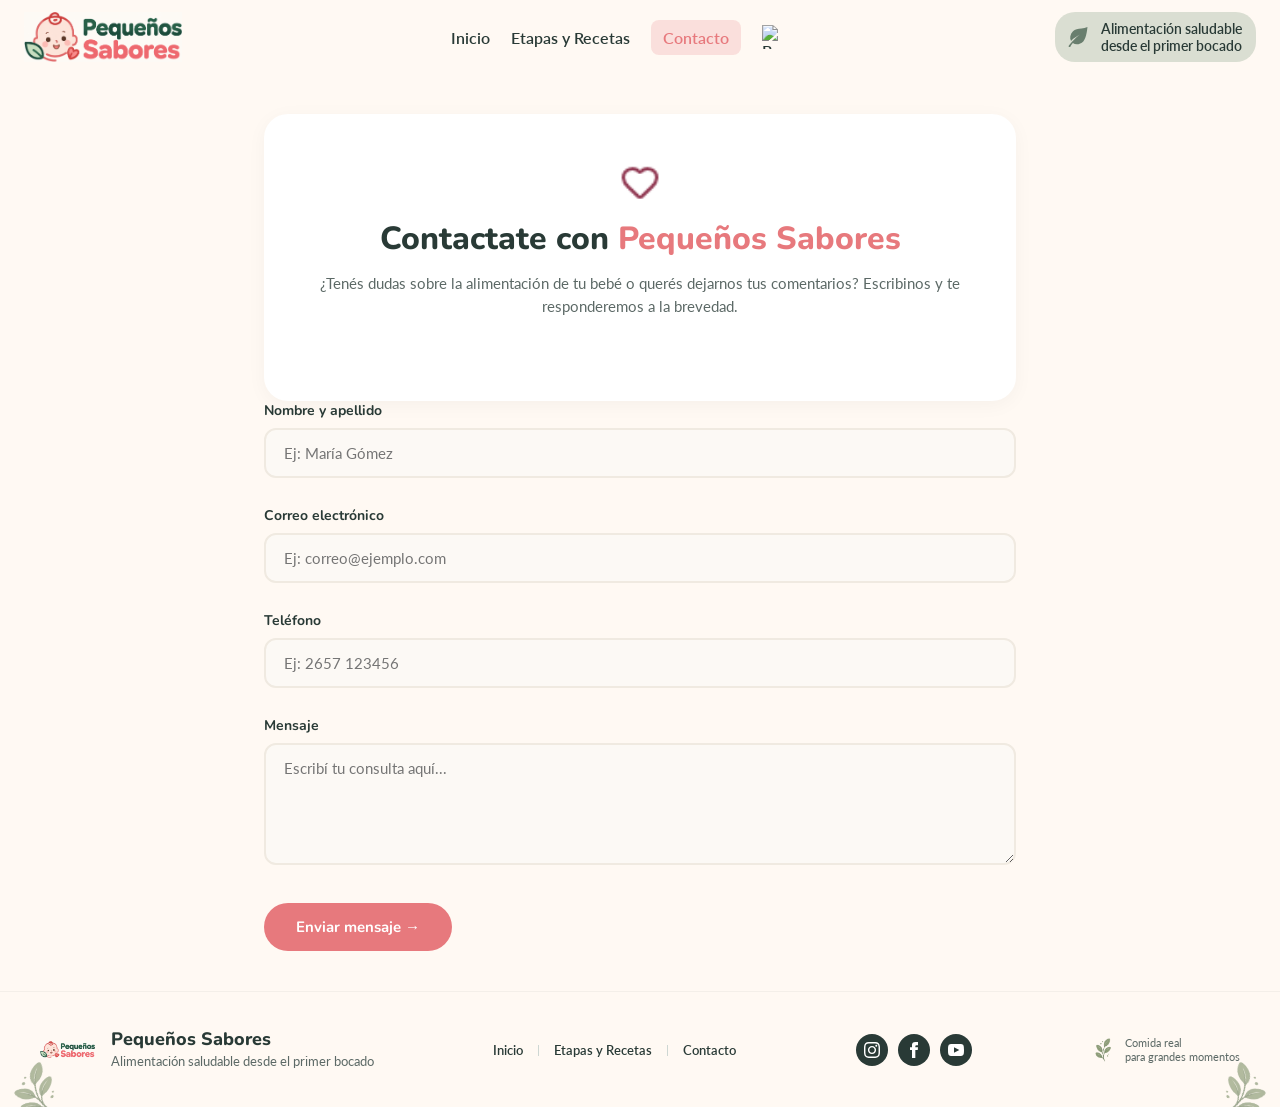
==== commit 9fab2841: "formulario-validaciones de Contactos con JS listas y comprobadas." ====
--- a/contacto.html
+++ b/contacto.html
@@ -11,6 +11,7 @@
         href="https://fonts.googleapis.com/css2?family=Lato:ital,wght@0,100;0,300;0,400;0,700;0,900;1,100;1,300;1,400;1,700;1,900&family=Nunito:ital,wght@0,200..1000;1,200..1000&display=swap"
         rel="stylesheet">
     <link rel="stylesheet" href="css/style.css">
+    <script src="js/contacto.js" defer></script>
 </head>
 
 <body>
@@ -31,6 +32,7 @@
             </div>
         </div>
     </header>
+
 <!-- SECCIÓN PRINCIPAL DE CONTACTO -->
     <main class="contacto-section">
         <div class="contacto-container">
@@ -38,39 +40,43 @@
                 <img src="img/icono-corazon.png" alt="Icono decorativo" class="contacto-icono">
                 <h1>Contactate con <span>Pequeños Sabores</span></h1>
                 <p>¿Tenés dudas sobre la alimentación de tu bebé o querés dejarnos tus comentarios? Escribinos y te responderemos a la brevedad.</p>
-            </div>
+            </div></div>
 
             <!-- FORMULARIO DE CONTACTO -->
-            <form class="contacto-form" action="#" method="POST">
+            <form class="contacto-form" id="contactoForm" novalidate>
                 
                 <!--  Nombre -->
                 <div class="form-group">
                     <label for="nombre">Nombre y apellido</label>
-                    <input type="text" id="nombre" name="nombre" placeholder="Ej: María Gómez" required>
-                </div>
+                    <input type="text" id="nombre" name="nombre" placeholder="Ej: María Gómez" aria-describedby="errorNombre">
+                <span class="error message" id="errorNombre"></span>
+            </div>
 
-                <!-- Campo Obligatorio 1: Correo electrónico -->
+                <!--  Correo electrónico -->
                 <div class="form-group">
                     <label for="email">Correo electrónico</label>
-                    <input type="email" id="email" name="email" placeholder="Ej: correo@ejemplo.com" required>
+                    <input type="email" id="email" name="email" placeholder="Ej: correo@ejemplo.com" aria-describedby="errorEmail">
+                <span class="error-message" id="errorEmail"></span>
                 </div>
 
                 <!--  Teléfono -->
                 <div class="form-group">
                     <label for="telefono">Teléfono</label>
-                    <input type="tel" id="telefono" name="telefono" placeholder="Ej: 2657 123456" required>
+                    <input type="tel" id="telefono" name="telefono" placeholder="Ej: 2657 123456" aria-describedby="errorTelefono">
+                    <span class="error-message" id="errorTelefono"></span>
                 </div>
 
                 <!--  Mensaje -->
                 <div class="form-group">
                     <label for="mensaje">Mensaje</label>
-                    <textarea id="mensaje" name="mensaje" rows="5" placeholder="Escribí tu consulta aquí..." required></textarea>
+                    <textarea id="mensaje" name="mensaje" rows="5" placeholder="Escribí tu consulta aquí..." aria-describedby="errorMensaje"></textarea>
+                    <span class="error-message" id="errorMensaje"></span>
                 </div>
 
                 <!-- Botón de Envío -->
                 <button type="submit" class="btn-enviar">Enviar mensaje →</button>
             </form>
-        </div>
+        <div id="resultado-envio" aria-live="polite"></div>
     </main>
 
     <!-- FOOTER CONTACTO-->
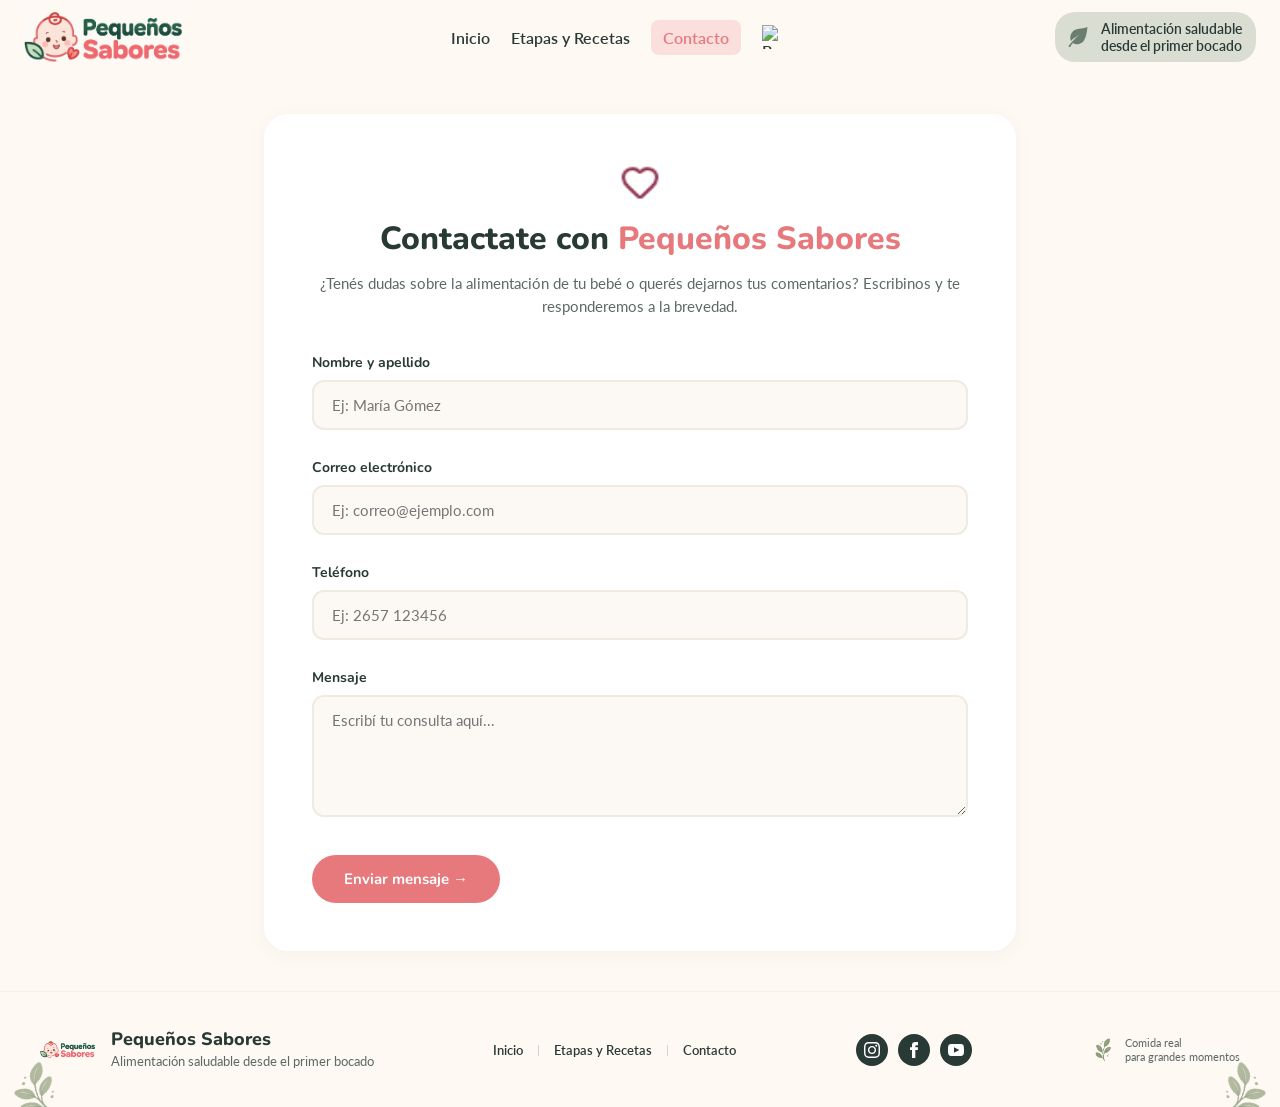
==== commit 9fadf48a: "listo responsive" ====
--- a/contacto.html
+++ b/contacto.html
@@ -12,20 +12,34 @@
         rel="stylesheet">
     <link rel="stylesheet" href="css/style.css">
     <script src="js/contacto.js" defer></script>
+    <script src="js/menu.js" defer></script>
 </head>
 
 <body>
     <!--ENCABEZADO/ NAVEGACION-->
     <header>
-        <div class="logo"><img src="img/logo-bebe.png" alt="logo"></div>
-        <nav>
+        <div class="logo">
+            <img src="img/logo-bebe.png" alt="Pequeños Sabores">
+        </div>
+
+        <button class="menu-toggle" id="menuToggle" aria-label="Abrir menú" aria-expanded="false"
+            aria-controls="menuPrincipal">
+            <span></span>
+            <span></span>
+            <span></span>
+        </button>
+
+        <nav id="menuPrincipal">
             <a href="index.html">Inicio</a>
             <a href="etapas.html">Etapas y Recetas</a>
             <a class="active" href="contacto.html">Contacto</a>
             <img src="img/busqueda.svg" alt="Busqueda">
         </nav>
+
         <div class="etiqueta">
-            <div class="etiqueta-icono"><img src="img/hoja-etiqueta.svg" alt="Etiqueta"></div>
+            <div class="etiqueta-icono">
+                <img src="img/hoja-etiqueta.svg" alt="Etiqueta">
+            </div>
             <div class="etiqueta-texto">
                 <span>Alimentación saludable</span>
                 <span>desde el primer bocado</span>
@@ -33,50 +47,56 @@
         </div>
     </header>
 
-<!-- SECCIÓN PRINCIPAL DE CONTACTO -->
+    <!-- SECCIÓN PRINCIPAL DE CONTACTO -->
     <main class="contacto-section">
         <div class="contacto-container">
             <div class="contacto-header">
                 <img src="img/icono-corazon.png" alt="Icono decorativo" class="contacto-icono">
                 <h1>Contactate con <span>Pequeños Sabores</span></h1>
-                <p>¿Tenés dudas sobre la alimentación de tu bebé o querés dejarnos tus comentarios? Escribinos y te responderemos a la brevedad.</p>
-            </div></div>
+                <p>¿Tenés dudas sobre la alimentación de tu bebé o querés dejarnos tus comentarios? Escribinos y te
+                    responderemos a la brevedad.</p>
+            </div>
 
             <!-- FORMULARIO DE CONTACTO -->
             <form class="contacto-form" id="contactoForm" novalidate>
-                
+
                 <!--  Nombre -->
                 <div class="form-group">
                     <label for="nombre">Nombre y apellido</label>
-                    <input type="text" id="nombre" name="nombre" placeholder="Ej: María Gómez" aria-describedby="errorNombre">
-                <span class="error message" id="errorNombre"></span>
-            </div>
+                    <input type="text" id="nombre" name="nombre" placeholder="Ej: María Gómez"
+                        aria-describedby="errorNombre">
+                    <span class="error-message" id="errorNombre"></span>
+                </div>
 
                 <!--  Correo electrónico -->
                 <div class="form-group">
                     <label for="email">Correo electrónico</label>
-                    <input type="email" id="email" name="email" placeholder="Ej: correo@ejemplo.com" aria-describedby="errorEmail">
-                <span class="error-message" id="errorEmail"></span>
+                    <input type="email" id="email" name="email" placeholder="Ej: correo@ejemplo.com"
+                        aria-describedby="errorEmail">
+                    <span class="error-message" id="errorEmail"></span>
                 </div>
 
                 <!--  Teléfono -->
                 <div class="form-group">
                     <label for="telefono">Teléfono</label>
-                    <input type="tel" id="telefono" name="telefono" placeholder="Ej: 2657 123456" aria-describedby="errorTelefono">
+                    <input type="tel" id="telefono" name="telefono" placeholder="Ej: 2657 123456"
+                        aria-describedby="errorTelefono">
                     <span class="error-message" id="errorTelefono"></span>
                 </div>
 
                 <!--  Mensaje -->
                 <div class="form-group">
                     <label for="mensaje">Mensaje</label>
-                    <textarea id="mensaje" name="mensaje" rows="5" placeholder="Escribí tu consulta aquí..." aria-describedby="errorMensaje"></textarea>
+                    <textarea id="mensaje" name="mensaje" rows="5" placeholder="Escribí tu consulta aquí..."
+                        aria-describedby="errorMensaje"></textarea>
                     <span class="error-message" id="errorMensaje"></span>
                 </div>
 
                 <!-- Botón de Envío -->
                 <button type="submit" class="btn-enviar">Enviar mensaje →</button>
             </form>
-        <div id="resultado-envio" aria-live="polite"></div>
+            <div id="resultado-envio" aria-live="polite"></div>
+        </div>
     </main>
 
     <!-- FOOTER CONTACTO-->
@@ -97,14 +117,26 @@
                 <a href="contacto.html">Contacto</a>
             </nav>
             <div class="footer-social">
-                <a href="https://instagram.com" target="_blank" rel="noopener noreferrer" class="social-btn" aria-label="Instagram">
-                    <svg viewBox="0 0 24 24" width="16" height="16" fill="currentColor"><path d="M12 2.163c3.204 0 3.584.012 4.85.07 3.252.148 4.771 1.691 4.919 4.919.058 1.265.069 1.645.069 4.849 0 3.205-.012 3.584-.069 4.849-.149 3.225-1.664 4.771-4.919 4.919-1.266.058-1.644.07-4.85.07-3.204 0-3.584-.012-4.849-.07-3.26-.149-4.771-1.699-4.919-4.92-.058-1.265-.07-1.644-.07-4.849 0-3.204.013-3.583.07-4.849.149-3.227 1.664-4.771 4.919-4.919 1.266-.057 1.645-.069 4.849-.069zm0-2.163c-3.259 0-3.667.014-4.947.072-4.358.2-6.78 2.618-6.98 6.98-.059 1.281-.073 1.689-.073 4.948 0 3.259.014 3.668.072 4.948.2 4.358 2.618 6.78 6.98 6.98 1.281.058 1.689.072 4.948.072 3.259 0 3.668-.014 4.948-.072 4.354-.2 6.782-2.618 6.979-6.98.059-1.28.073-1.689.073-4.948 0-3.259-.014-3.667-.072-4.947-.196-4.354-2.617-6.78-6.979-6.98-1.281-.059-1.69-.073-4.949-.073zm0 5.838c-3.403 0-6.162 2.759-6.162 6.162s2.759 6.163 6.162 6.163 6.162-2.759 6.162-6.163c0-3.403-2.759-6.162-6.162-6.162zm0 10.162c-2.209 0-4-1.79-4-4 0-2.209 1.791-4 4-4s4 1.791 4 4c0 2.21-1.791 4-4 4zm6.406-11.845c-.796 0-1.441.645-1.441 1.44s.645 1.44 1.441 1.44c.795 0 1.439-.645 1.439-1.44s-.644-1.44-1.439-1.44z"/></svg>
+                <a href="https://instagram.com" target="_blank" rel="noopener noreferrer" class="social-btn"
+                    aria-label="Instagram">
+                    <svg viewBox="0 0 24 24" width="16" height="16" fill="currentColor">
+                        <path
+                            d="M12 2.163c3.204 0 3.584.012 4.85.07 3.252.148 4.771 1.691 4.919 4.919.058 1.265.069 1.645.069 4.849 0 3.205-.012 3.584-.069 4.849-.149 3.225-1.664 4.771-4.919 4.919-1.266.058-1.644.07-4.85.07-3.204 0-3.584-.012-4.849-.07-3.26-.149-4.771-1.699-4.919-4.92-.058-1.265-.07-1.644-.07-4.849 0-3.204.013-3.583.07-4.849.149-3.227 1.664-4.771 4.919-4.919 1.266-.057 1.645-.069 4.849-.069zm0-2.163c-3.259 0-3.667.014-4.947.072-4.358.2-6.78 2.618-6.98 6.98-.059 1.281-.073 1.689-.073 4.948 0 3.259.014 3.668.072 4.948.2 4.358 2.618 6.78 6.98 6.98 1.281.058 1.689.072 4.948.072 3.259 0 3.668-.014 4.948-.072 4.354-.2 6.782-2.618 6.979-6.98.059-1.28.073-1.689.073-4.948 0-3.259-.014-3.667-.072-4.947-.196-4.354-2.617-6.78-6.979-6.98-1.281-.059-1.69-.073-4.949-.073zm0 5.838c-3.403 0-6.162 2.759-6.162 6.162s2.759 6.163 6.162 6.163 6.162-2.759 6.162-6.163c0-3.403-2.759-6.162-6.162-6.162zm0 10.162c-2.209 0-4-1.79-4-4 0-2.209 1.791-4 4-4s4 1.791 4 4c0 2.21-1.791 4-4 4zm6.406-11.845c-.796 0-1.441.645-1.441 1.44s.645 1.44 1.441 1.44c.795 0 1.439-.645 1.439-1.44s-.644-1.44-1.439-1.44z" />
+                    </svg>
                 </a>
-                <a href="https://facebook.com" target="_blank" rel="noopener noreferrer" class="social-btn" aria-label="Facebook">
-                    <svg viewBox="0 0 24 24" width="16" height="16" fill="currentColor"><path d="M9 8H6v4h3v12h5V12h3.642L18 8h-4V6.333C14 5.374 14.5 5 15.5 5H18V0h-3.808C10.592 0 9 1.583 9 4.615V8z"/></svg>
+                <a href="https://facebook.com" target="_blank" rel="noopener noreferrer" class="social-btn"
+                    aria-label="Facebook">
+                    <svg viewBox="0 0 24 24" width="16" height="16" fill="currentColor">
+                        <path
+                            d="M9 8H6v4h3v12h5V12h3.642L18 8h-4V6.333C14 5.374 14.5 5 15.5 5H18V0h-3.808C10.592 0 9 1.583 9 4.615V8z" />
+                    </svg>
                 </a>
-                <a href="https://youtube.com" target="_blank" rel="noopener noreferrer" class="social-btn" aria-label="YouTube">
-                    <svg viewBox="0 0 24 24" width="16" height="16" fill="currentColor"><path d="M19.615 3.184c-3.604-.246-11.631-.245-15.23 0-3.897.266-4.356 2.62-4.385 8.816.029 6.185.484 8.549 4.385 8.816 3.6.245 11.626.246 15.23 0 3.897-.266 4.356-2.62 4.385-8.816-.029-6.185-.484-8.549-4.385-8.816zm-10.615 12.816v-8l8 4-8 4z"/></svg>
+                <a href="https://youtube.com" target="_blank" rel="noopener noreferrer" class="social-btn"
+                    aria-label="YouTube">
+                    <svg viewBox="0 0 24 24" width="16" height="16" fill="currentColor">
+                        <path
+                            d="M19.615 3.184c-3.604-.246-11.631-.245-15.23 0-3.897.266-4.356 2.62-4.385 8.816.029 6.185.484 8.549 4.385 8.816 3.6.245 11.626.246 15.23 0 3.897-.266 4.356-2.62 4.385-8.816-.029-6.185-.484-8.549-4.385-8.816zm-10.615 12.816v-8l8 4-8 4z" />
+                    </svg>
                 </a>
             </div>
             <div class="footer-slogan">
@@ -119,4 +151,5 @@
         <img src="img/hoja1.png" alt="Hojita derecha" class="footer-deco-right">
     </footer>
 </body>
+
 </html>
--- a/css/style.css
+++ b/css/style.css
@@ -88,6 +88,25 @@
     display: block;
 }
 
+/* BOTON MENU HAMBURGUESA */
+.menu-toggle {
+    display: none;
+    flex-direction: column;
+    gap: 5px;
+    background: none;
+    border: none;
+    cursor: pointer;
+    padding: 8px;
+}
+
+.menu-toggle span {
+    width: 26px;
+    height: 3px;
+    background-color: #293a36;
+    border-radius: 3px;
+    transition: all 0.3s ease;
+}
+
 /* PORTADA DE INICIO */
 .hero {
     position: relative;
@@ -95,7 +114,7 @@
     overflow: hidden;
 }
 
-.hero > img {
+.hero>img {
     position: absolute;
     top: 0;
     left: 0;
@@ -103,6 +122,7 @@
     width: 100%;
     height: 100%;
     object-fit: cover;
+    object-position: center 35%;
 }
 
 .hero::after {
@@ -144,6 +164,10 @@
 .hero h1 span,
 .hero-etapas h1 span {
     display: block;
+    color: #293a36;
+}
+
+.hero h1 #hero-tituloDestacado {
     color: #e7797d;
 }
 
@@ -245,7 +269,9 @@
 }
 
 @keyframes flotar {
-    0%, 100% {
+
+    0%,
+    100% {
         transform: translateY(0);
     }
 
@@ -266,22 +292,22 @@
     width: 80px;
 }
 
-img.hoja1 {
-    top: 240px;
-    left: 420px;
-    width: 80px;
-    height: 80px;
-}
-
 /* BENEFICIOS DE LA PAGINA DE INICIO */
+
 .hero-middle {
+    text-align: center;
+
+}
+
+.hero-middle-list {
+    text-align: left;
     display: flex;
     justify-content: space-between;
     align-items: center;
     gap: 24px;
     max-width: 1200px;
     margin: 0 auto;
-    padding: 40px 60px;
+    padding: 20px 60px;
     background-color: #fff9f3;
 }
 
@@ -338,6 +364,36 @@
     line-height: 1.3;
 }
 
+/* PEQUENOS SABORES */
+
+.seccion-info {
+    text-align: center;
+    padding: 50px 8%;
+}
+
+.contenedor-info {
+    display: flex;
+    align-items: center;
+    justify-content: center;
+    gap: 60px;
+}
+
+.ilus-info img {
+    width: 100%;
+    max-width: 450px;
+    height: auto;
+}
+
+.ilus-info {
+    width: 420px;
+}
+
+.info {
+    text-align: left;
+    width: 500px;
+    max-width: 500px;
+}
+
 /* PORTADA DE LA PAGINA DE ETAPAS */
 .hero-etapas {
     position: relative;
@@ -345,7 +401,7 @@
     overflow: hidden;
 }
 
-.hero-etapas > img {
+.hero-etapas>img {
     position: absolute;
     top: 0;
     left: 0;
@@ -652,7 +708,7 @@
     background-color: #f7f3ed;
 }
 
-.receta-imagen > img {
+.receta-imagen>img {
     width: 100%;
     height: 100%;
     object-fit: cover;
@@ -961,15 +1017,285 @@
     background-color: #ca6267;
 }
 
-/* AJUSTES PARA PANTALLAS MAS PEQUENAS */
-@media (max-width: 1024px) {
+/* AJUSTES RESPONSIVE: escritorio y celulares */
+
+
+
+/* CELULARES: hasta 768px */
+@media (max-width: 768px) {
+    /* Encabezado y menu hamburguesa */
+    header {
+        position: relative;
+        flex-direction: column;
+        justify-content: center;
+        gap: 12px;
+        padding: 14px 60px 14px 20px;
+    }
+
+    .logo img {
+        height: 50px;
+    }
+
+    .menu-toggle {
+        display: flex;
+        position: absolute;
+        top: 15px;
+        right: 15px;
+        z-index: 20;
+    }
+
+    header nav {
+        display: none;
+        position: absolute;
+        top: 100%;
+        left: 0;
+        z-index: 15;
+        width: 100%;
+        flex-direction: column;
+        align-items: stretch;
+        gap: 8px;
+        padding: 16px 20px 20px;
+        background-color: #fff9f3;
+        box-shadow: 0 8px 12px rgba(0, 0, 0, 0.08);
+    }
+
+    header nav.open {
+        display: flex;
+    }
+
+    header nav a {
+        padding: 10px 12px;
+        text-align: center;
+    }
+
+    header nav a.active {
+        padding: 10px 12px;
+    }
+
+    header nav img {
+        display: none;
+    }
+
+    .menu-toggle.active span:nth-child(1) {
+        transform: translateY(8px) rotate(45deg);
+    }
+
+    .menu-toggle.active span:nth-child(2) {
+        opacity: 0;
+    }
+
+    .menu-toggle.active span:nth-child(3) {
+        transform: translateY(-8px) rotate(-45deg);
+    }
+
+    .etiqueta {
+        align-self: center;
+    }
+
+    /* Hero de inicio */
+    .hero {
+        height: auto;
+        min-height: 590px;
+    }
+
+    .hero > img {
+        object-position: 67% center;
+    }
+
+    .hero::after {
+        background: linear-gradient(
+            to right,
+            rgba(255, 249, 243, 0.98) 0%,
+            rgba(255, 249, 243, 0.91) 42%,
+            rgba(255, 249, 243, 0.45) 72%,
+            rgba(255, 249, 243, 0.08) 100%
+        );
+    }
+
+    .hero-content {
+        width: 100%;
+        max-width: 620px;
+        padding: 58px 56px 88px 28px;
+    }
+
+    .hero-subtitulo {
+        font-size: 12px;
+        letter-spacing: 1.5px;
+    }
+
+    .hero h1 {
+        max-width: 430px;
+        margin-top: 22px;
+        margin-bottom: 18px;
+        font-size: clamp(30px, 6vw, 38px);
+        line-height: 1.16;
+    }
+
+    .hero-content p {
+        max-width: 430px;
+        font-size: 15px;
+    }
+
+    .hero .prev,
+    .hero .next {
+        top: auto;
+        bottom: 14px;
+        width: 34px;
+        height: 34px;
+    }
+
+    .hero .prev {
+        left: 12px;
+    }
+
+    .hero .next {
+        right: 12px;
+    }
+
+    .hero .prev img,
+    .hero .next img {
+        width: 24px;
+        height: 24px;
+    }
+
+    .dots {
+        bottom: 25px;
+    }
+
+    .decoracion img {
+        width: 38px;
+        height: 38px;
+    }
+
+    /* Beneficios: dos columnas sin desbordamiento */
+    .hero-middle-list {
+        display: grid;
+        grid-template-columns: repeat(2, minmax(0, 1fr));
+        gap: 24px 18px;
+        padding: 28px 24px;
+    }
+
+    .hero-middle-item {
+        min-width: 0;
+        gap: 12px;
+    }
+
+    .hero-middle-text {
+        min-width: 0;
+    }
+
+    /* Seccion informativa */
+    .seccion-info {
+        padding: 42px 24px;
+    }
+
+    .contenedor-info {
+        flex-direction: column;
+        gap: 24px;
+    }
+
+    .ilus-info {
+        display: flex;
+        justify-content: center;
+        width: 100%;
+    }
+
+    .ilus-info img {
+        width: 100%;
+        max-width: 260px;
+    }
+
+    .info {
+        width: 100%;
+        max-width: 560px;
+        text-align: center;
+    }
+
+    /* Hero de etapas */
+    .hero-etapas {
+        height: auto;
+        min-height: 570px;
+    }
+
+    .hero-etapas > img {
+        object-position: 65% center;
+    }
+
+    .hero-etapas::after {
+        background: linear-gradient(
+            to right,
+            rgba(255, 249, 243, 0.97) 0%,
+            rgba(255, 249, 243, 0.88) 45%,
+            rgba(255, 249, 243, 0.35) 100%
+        );
+    }
+
+    .hero-etapas-content {
+        width: 100%;
+        max-width: 600px;
+        padding: 100px 30px 100px;
+    }
+
+    .hero-etapas h1 {
+        max-width: 440px;
+        font-size: clamp(32px, 6vw, 40px);
+    }
+
+    .hero-etapas-content p {
+        max-width: 430px;
+    }
+
+    .etiqueta-etapas {
+        top: auto;
+        right: 24px;
+        bottom: 35px;
+        width: 115px;
+        height: 90px;
+        font-size: 15px;
+    }
+
+    /* Etapas y recetas */
+    .etapas-section,
+    .recetas-section {
+        padding: 44px 22px;
+    }
+
+    .etapas-grid,
+    .recetas-grid {
+        justify-content: center;
+        gap: 18px;
+    }
+
     .etapa-card,
     .receta-card {
         flex: 1 1 calc(50% - 10px);
-    }
-}
-
-@media (max-width: 900px) {
+        min-width: 0;
+    }
+
+    .recetas-header-container {
+        align-items: flex-start;
+    }
+
+    /* Contacto */
+    .contacto-section {
+        margin: 28px auto;
+        padding: 0 18px;
+    }
+
+    .contacto-container {
+        padding: 30px 24px;
+    }
+
+    .contacto-header h1 {
+        font-size: 28px;
+    }
+
+    .btn-enviar {
+        width: 100%;
+        text-align: center;
+    }
+
+    /* Footer */
     .footer-container {
         flex-direction: column;
         text-align: center;
@@ -982,78 +1308,173 @@
     .footer-slogan {
         justify-content: center;
     }
-}
-
-@media (max-width: 768px) {
-    header {
-        flex-wrap: wrap;
-        justify-content: center;
-    }
-
-    header nav {
-        flex-wrap: wrap;
-        justify-content: center;
-    }
-
-    .hero-content,
-    .hero-etapas-content {
-        width: 100%;
-        padding: 60px 32px;
-    }
-
-    .hero h1,
-    .hero-etapas h1 {
-        font-size: 36px;
-    }
-
-    .hero-middle {
-        flex-direction: column;
-        align-items: flex-start;
-        padding: 30px 24px;
-        gap: 20px;
-    }
-
-    .etapas-section,
-    .recetas-section {
-        padding: 40px 20px;
-    }
-
-    .etapas-grid,
-    .recetas-grid {
-        justify-content: center;
-    }
-
-    .etapa-card,
-    .receta-card {
-        flex: 1 1 100%;
-    }
-
-    .contacto-container {
-        padding: 24px;
-    }
-
-    .contacto-header h1 {
-        font-size: 26px;
-    }
-
-    .btn-enviar {
-        width: 100%;
-        text-align: center;
-    }
-}
-
-@media (max-width: 600px) {
-    .footer-brand-text p {
-        white-space: normal;
-    }
-
-    .footer-nav {
-        flex-wrap: wrap;
-        justify-content: center;
-    }
-
-    .recetas-header-container {
-        align-items: flex-start;
-        flex-direction: column;
-    }
-}
+
+
+    /* Ajustes para celulares angostos */
+    .hero {
+            min-height: 570px;
+        }
+
+        .hero-content {
+            padding: 52px 48px 82px 22px;
+        }
+
+        .hero h1 {
+            max-width: 340px;
+            font-size: clamp(29px, 8vw, 34px);
+
+        }
+
+        .hero-content p {
+            max-width: 340px;
+            font-size: 14px;
+            line-height: 1.5;
+        }
+
+        .hero .prev,
+        .hero .next {
+            bottom: 12px;
+        }
+
+        .dots {
+            bottom: 23px;
+        }
+
+        .hero-middle-list {
+            grid-template-columns: 1fr;
+            gap: 20px;
+            padding: 26px 22px;
+        }
+
+        .hero-middle-item {
+            max-width: 420px;
+            margin: 0 auto;
+            width: 100%;
+        }
+
+        .seccion-info {
+            padding: 36px 22px;
+        }
+
+        .contenedor-info {
+            gap: 18px;
+        }
+
+        .ilus-info img {
+            max-width: 230px;
+        }
+
+        .hero-etapas {
+            min-height: 540px;
+        }
+
+        .hero-etapas-content {
+            padding: 72px 22px 125px;
+        }
+
+        .hero-etapas h1 {
+            font-size: 32px;
+        }
+
+        .etiqueta-etapas {
+            right: 20px;
+            bottom: 20px;
+        }
+
+        .etapas-section,
+        .recetas-section {
+            padding: 38px 18px;
+        }
+
+        .etapas-header h2 {
+            font-size: 28px;
+        }
+
+        .etapa-card,
+        .receta-card {
+            flex: 1 1 100%;
+            width: 100%;
+        }
+
+        .recetas-header-container {
+            align-items: flex-start;
+            flex-direction: column;
+        }
+
+        .recetas-titulo-wrapper {
+            align-items: flex-start;
+            gap: 12px;
+        }
+
+        .recetas-header-container h2 {
+            font-size: 25px;
+        }
+
+        .receta-info {
+            flex-wrap: wrap;
+            gap: 8px 12px;
+            font-size: 11px;
+        }
+
+        .contacto-section {
+            margin: 22px auto;
+            padding: 0 14px;
+        }
+
+        .contacto-container {
+            padding: 26px 20px;
+            border-radius: 20px;
+        }
+
+        .contacto-header {
+            margin-bottom: 28px;
+        }
+
+        .contacto-header h1 {
+            font-size: 25px;
+        }
+
+        .contacto-header p {
+            font-size: 14px;
+        }
+
+        .form-group input,
+        .form-group textarea {
+            padding: 13px 14px;
+        }
+
+        .footer-container {
+            gap: 22px;
+        }
+
+        .footer-brand-text p {
+            white-space: normal;
+        }
+
+        .footer-nav {
+            flex-wrap: wrap;
+            justify-content: center;
+        }
+
+        .site-footer {
+            padding: 28px 20px 38px;
+        }
+
+    .hero-content {
+            padding-right: 40px;
+            padding-left: 18px;
+        }
+
+        .hero h1 {
+            font-size: 28px;
+        }
+
+        .hero-middle-list {
+            padding-right: 16px;
+            padding-left: 16px;
+        }
+
+        .contacto-container {
+            padding: 22px 16px;
+        }
+}
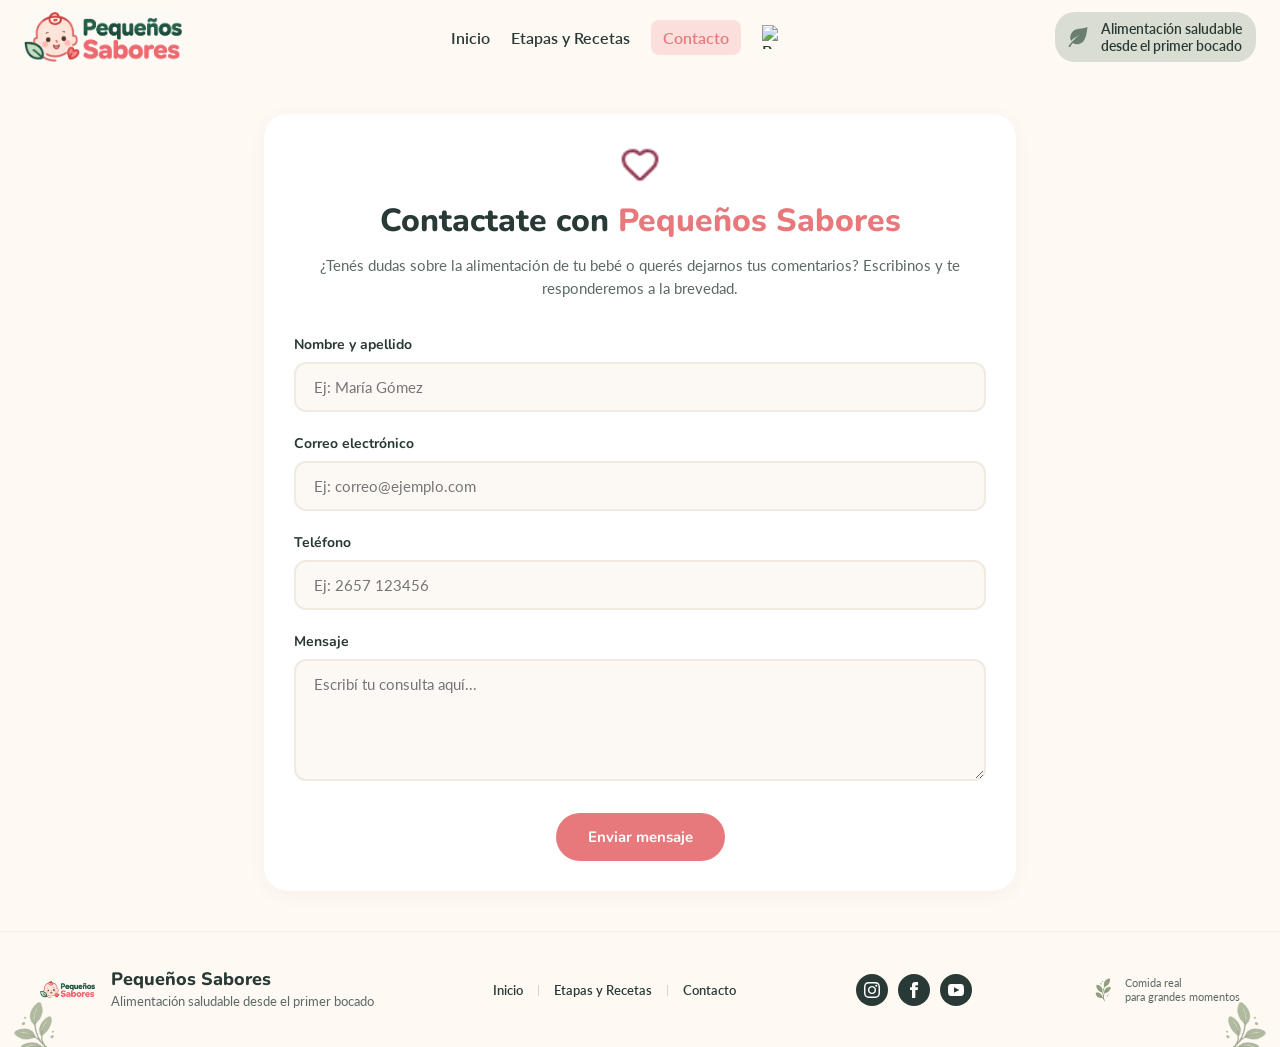
==== commit 08d7a9ae: "responsive arreglo tarjetas y recetas" ====
--- a/contacto.html
+++ b/contacto.html
@@ -93,7 +93,7 @@
                 </div>
 
                 <!-- Botón de Envío -->
-                <button type="submit" class="btn-enviar">Enviar mensaje →</button>
+                <button type="submit" class="btn-enviar">Enviar mensaje</button>
             </form>
             <div id="resultado-envio" aria-live="polite"></div>
         </div>
--- a/css/style.css
+++ b/css/style.css
@@ -431,8 +431,18 @@
     padding: 150px 50px 75px 175px;
 }
 
+.hero-etapas h1,
+.hero-etapas h1 {
+    max-width: 100%;
+    margin-bottom: 24px;
+    color: #293a36;
+    font-size: 54px;
+    font-weight: 800;
+    line-height: 1.2;
+}
+
 .hero-etapas-subtitulo {
-    font-size: 14px;
+    font-size: 20px;
     font-weight: bold;
     letter-spacing: 2px;
 }
@@ -462,11 +472,18 @@
     transform: scale(1.05);
 }
 
+.hero-etapas h1 #hero-tituloDestacado {
+    color: #e7797d;
+}
+
+
 /* TARJETAS DE ETAPAS */
 .etapas-section {
+    width: 100%;
     max-width: 1200px;
+    box-sizing: border-box;
     margin: 0 auto;
-    padding: 60px 24px;
+    padding: 60px 0;
     background-color: #fff9f3;
 }
 
@@ -494,30 +511,32 @@
     font-size: 15px;
 }
 
+/* DISTRIBUCION CON FLEXBOX */
 .etapas-grid {
     display: flex;
-    justify-content: space-between;
     flex-wrap: wrap;
-    gap: 20px;
+    gap: 24px;
 }
 
 .etapa-card {
-    position: relative;
-    display: flex;
-    flex: 1;
+    display: flex;
     flex-direction: column;
-    min-width: 240px;
-    padding: 24px 20px;
-    border-radius: 20px;
-    box-shadow: 0 4px 12px rgba(0, 0, 0, 0.03);
+    flex: 1 1 calc(50% - 12px);
+    min-width: 0;
+    box-sizing: border-box;
+    overflow: hidden;
+    padding: 0;
+    border-radius: 24px;
+    box-shadow: 0 4px 14px rgba(41, 58, 54, 0.04);
     transition: transform 0.3s ease, box-shadow 0.3s ease;
 }
 
 .etapa-card:hover {
-    transform: translateY(-5px);
-    box-shadow: 0 8px 20px rgba(0, 0, 0, 0.06);
-}
-
+    transform: translateY(-4px);
+    box-shadow: 0 10px 24px rgba(41, 58, 54, 0.08);
+}
+
+/* COLORES */
 .green-card {
     background-color: #e5f0e3;
 }
@@ -534,85 +553,85 @@
     background-color: #e3edf4;
 }
 
-.etapa-badge {
-    align-self: flex-start;
-    margin-bottom: 14px;
-    padding: 6px 14px;
-    border-radius: 20px;
-    background-color: #ffffff;
-    color: #293a36;
-    font-family: Nunito, sans-serif;
-    font-size: 13px;
-    font-weight: 700;
-}
-
+/* TITULOS Y DESCRIPCIONES */
 .etapa-card h3 {
-    margin: 0 0 8px;
-    color: #293a36;
-    font-size: 20px;
+    margin: 24px 24px 8px;
+    color: #293a36;
+    font-size: 27px;
     font-weight: 800;
+    line-height: 1.3;
 }
 
 .etapa-card p {
-    flex-grow: 1;
-    margin: 0 0 20px;
+    margin: 0 24px 20px;
     color: #4a5753;
-    font-size: 13px;
-    line-height: 1.4;
-}
-
+    font-size: 16px;
+    line-height: 1.5;
+}
+
+/* IMAGENES */
 .etapa-imagen {
+    position: relative;
+    width: 100%;
+    height: 380px;
+    margin-top: auto;
+    overflow: hidden;
+}
+
+.etapa-imagen > img {
+    display: block;
+    width: 100%;
+    height: 100%;
+    object-fit: cover;
+    transition: transform 0.4s ease;
+}
+
+.etapa-card:hover .etapa-imagen > img {
+    transform: scale(1.03);
+}
+
+/* BOTONES SOBRE LAS IMAGENES */
+.etapa-btn {
+    position: absolute;
+    right: 16px;
+    bottom: 16px;
     display: flex;
     justify-content: center;
     align-items: center;
-    width: 100%;
-    height: 140px;
-    margin-bottom: 16px;
-}
-
-.etapa-imagen img {
-    max-width: 100%;
-    max-height: 100%;
-    border-radius: 12px;
+    width: 48px;
+    height: 48px;
+    border-radius: 50%;
+    text-decoration: none;
+    box-shadow: 0 3px 10px rgba(0, 0, 0, 0.12);
+    transition: transform 0.3s ease, box-shadow 0.3s ease;
+}
+
+.etapa-btn img {
+    width: 40px;
+    height: 40px;
     object-fit: contain;
-}
-
-.etapa-btn {
-    display: flex;
-    align-self: flex-start;
-    justify-content: center;
-    align-items: center;
-    width: 36px;
-    height: 36px;
-    border-radius: 50%;
-    font-size: 16px;
-    font-weight: bold;
-    text-decoration: none;
-    transition: transform 0.3s ease;
 }
 
 .etapa-btn:hover {
     transform: scale(1.1);
-}
-
+    box-shadow: 0 5px 12px rgba(0, 0, 0, 0.18);
+}
+
+/* COLORES DE LOS BOTONES */
 .green-btn {
-    background-color: #588157;
-    color: #ffffff;
+    background-color: #58815783;
 }
 
 .pink-btn {
-    background-color: #e7797d;
-    color: #ffffff;
+    background-color: #e7797d81;
 }
 
 .yellow-btn {
-    background-color: #dda15e;
-    color: #ffffff;
+    background-color: #e397137c;
 }
 
 .blue-btn {
-    background-color: #457b9d;
-    color: #ffffff;
+    background-color: #457b9d7e;
 }
 
 /* RECETAS */
@@ -917,7 +936,7 @@
 }
 
 .contacto-container {
-    padding: 48px;
+    padding: 30px;
     border-radius: 24px;
     background-color: #ffffff;
     box-shadow: 0 4px 20px rgba(0, 0, 0, 0.04);
@@ -956,7 +975,7 @@
 .contacto-form {
     display: flex;
     flex-direction: column;
-    gap: 20px;
+    gap: 14px;
 }
 
 .form-group {
@@ -998,7 +1017,7 @@
 }
 
 .btn-enviar {
-    align-self: flex-start;
+    align-self: center;
     margin-top: 10px;
     padding: 14px 32px;
     border: none;
@@ -1017,11 +1036,7 @@
     background-color: #ca6267;
 }
 
-/* AJUSTES RESPONSIVE: escritorio y celulares */
-
-
-
-/* CELULARES: hasta 768px */
+/* CELULARES*/
 @media (max-width: 768px) {
     /* Encabezado y menu hamburguesa */
     header {
@@ -1255,46 +1270,46 @@
     }
 
     /* Etapas y recetas */
-    .etapas-section,
-    .recetas-section {
-        padding: 44px 22px;
-    }
-
-    .etapas-grid,
-    .recetas-grid {
-        justify-content: center;
-        gap: 18px;
-    }
-
-    .etapa-card,
-    .receta-card {
-        flex: 1 1 calc(50% - 10px);
-        min-width: 0;
-    }
-
-    .recetas-header-container {
-        align-items: flex-start;
-    }
-
-    /* Contacto */
-    .contacto-section {
-        margin: 28px auto;
-        padding: 0 18px;
-    }
-
-    .contacto-container {
-        padding: 30px 24px;
-    }
-
-    .contacto-header h1 {
-        font-size: 28px;
-    }
-
-    .btn-enviar {
-        width: 100%;
-        text-align: center;
-    }
-
+.etapas-section,
+.recetas-section {
+    padding: 44px 22px;
+}
+
+.etapas-grid,
+.recetas-grid {
+    justify-content: center;
+    gap: 18px;
+}
+
+/* Etapas */
+.etapa-card {
+    flex: 1 1 calc(50% - 12px);
+    min-width: 0;
+}
+
+/* Recetas */
+.receta-card {
+    flex: 1 1 calc(50% - 10px);
+    min-width: 0;
+}
+
+.etapa-card h3 {
+    font-size: 22px;
+}
+
+.etapa-imagen {
+    height: 200px;
+}
+
+.etapa-btn {
+    width: 44px;
+    height: 44px;
+}
+
+.etapa-btn img {
+    width: 22px;
+    height: 22px;
+}
     /* Footer */
     .footer-container {
         flex-direction: column;
@@ -1322,7 +1337,6 @@
         .hero h1 {
             max-width: 340px;
             font-size: clamp(29px, 8vw, 34px);
-
         }
 
         .hero-content p {
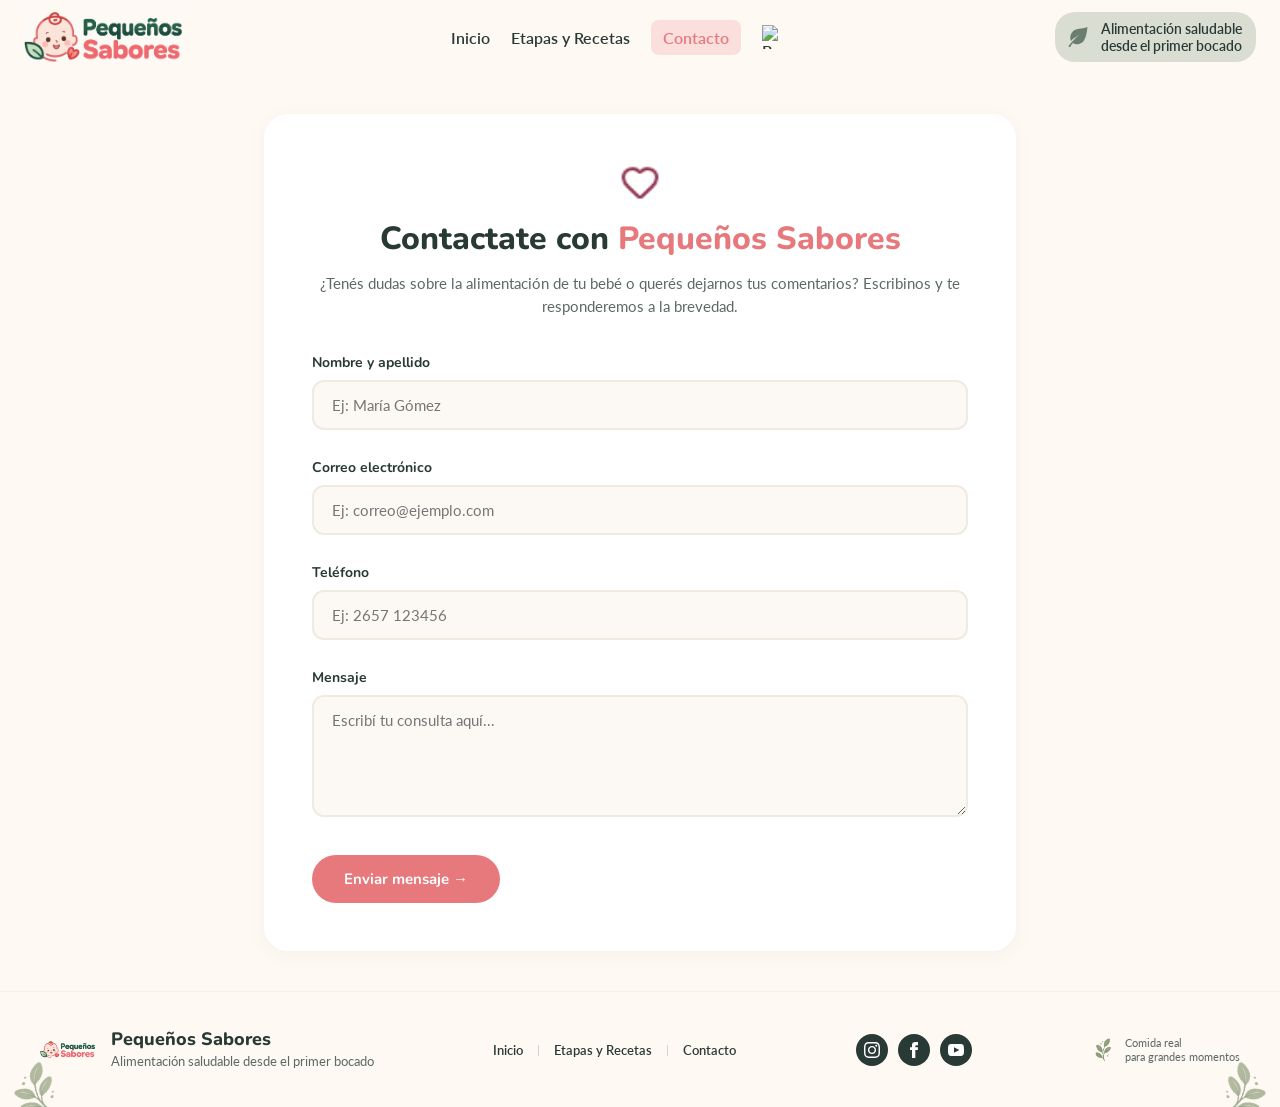
==== commit 313c3ab4: "Merge branch 'main' into diseño-secciones" ====
--- a/contacto.html
+++ b/contacto.html
@@ -93,7 +93,7 @@
                 </div>
 
                 <!-- Botón de Envío -->
-                <button type="submit" class="btn-enviar">Enviar mensaje</button>
+                <button type="submit" class="btn-enviar">Enviar mensaje →</button>
             </form>
             <div id="resultado-envio" aria-live="polite"></div>
         </div>
--- a/css/style.css
+++ b/css/style.css
@@ -397,8 +397,9 @@
 /* PORTADA DE LA PAGINA DE ETAPAS */
 .hero-etapas {
     position: relative;
-    height: 680px;
+    height: 520px;
     overflow: hidden;
+    background-color: #fff9f3;
 }
 
 .hero-etapas>img {
@@ -409,6 +410,7 @@
     width: 100%;
     height: 100%;
     object-fit: cover;
+    object-position: center 35%;
 }
 
 .hero-etapas::after {
@@ -427,22 +429,12 @@
 .hero-etapas-content {
     position: relative;
     z-index: 2;
-    width: 33%;
-    padding: 150px 50px 75px 175px;
-}
-
-.hero-etapas h1,
-.hero-etapas h1 {
-    max-width: 100%;
-    margin-bottom: 24px;
-    color: #293a36;
-    font-size: 54px;
-    font-weight: 800;
-    line-height: 1.2;
+    width: 55%;
+    padding: 70px 50px 75px 125px;
 }
 
 .hero-etapas-subtitulo {
-    font-size: 20px;
+    font-size: 14px;
     font-weight: bold;
     letter-spacing: 2px;
 }
@@ -472,18 +464,11 @@
     transform: scale(1.05);
 }
 
-.hero-etapas h1 #hero-tituloDestacado {
-    color: #e7797d;
-}
-
-
 /* TARJETAS DE ETAPAS */
 .etapas-section {
-    width: 100%;
     max-width: 1200px;
-    box-sizing: border-box;
     margin: 0 auto;
-    padding: 60px 0;
+    padding: 60px 24px;
     background-color: #fff9f3;
 }
 
@@ -511,38 +496,36 @@
     font-size: 15px;
 }
 
-/* DISTRIBUCION CON FLEXBOX */
 .etapas-grid {
     display: flex;
+    justify-content: space-between;
     flex-wrap: wrap;
-    gap: 24px;
+    gap: 20px;
 }
 
 .etapa-card {
-    display: flex;
+    position: relative;
+    display: flex;
+    flex: 1;
     flex-direction: column;
-    flex: 1 1 calc(50% - 12px);
-    min-width: 0;
-    box-sizing: border-box;
-    overflow: hidden;
-    padding: 0;
-    border-radius: 24px;
-    box-shadow: 0 4px 14px rgba(41, 58, 54, 0.04);
+    min-width: 240px;
+    padding: 24px 20px;
+    border-radius: 20px;
+    box-shadow: 0 4px 12px rgba(0, 0, 0, 0.03);
     transition: transform 0.3s ease, box-shadow 0.3s ease;
 }
 
 .etapa-card:hover {
-    transform: translateY(-4px);
-    box-shadow: 0 10px 24px rgba(41, 58, 54, 0.08);
-}
-
-/* COLORES */
+    transform: translateY(-5px);
+    box-shadow: 0 8px 20px rgba(0, 0, 0, 0.06);
+}
+
 .green-card {
     background-color: #e5f0e3;
 }
 
 .pink-card {
-    background-color: #fae1e2;
+    background-color: #fce1e2;
 }
 
 .yellow-card {
@@ -553,85 +536,89 @@
     background-color: #e3edf4;
 }
 
-/* TITULOS Y DESCRIPCIONES */
+.etapa-badge {
+    align-self: flex-start;
+    margin-bottom: 14px;
+    padding: 6px 14px;
+    border-radius: 20px;
+    background-color: #ffffff;
+    color: #293a36;
+    font-family: Nunito, sans-serif;
+    font-size: 13px;
+    font-weight: 700;
+}
+
 .etapa-card h3 {
-    margin: 24px 24px 8px;
-    color: #293a36;
-    font-size: 27px;
+    margin: 0 0 8px;
+    color: #293a36;
+    font-size: 20px;
     font-weight: 800;
-    line-height: 1.3;
 }
 
 .etapa-card p {
-    margin: 0 24px 20px;
+    flex-grow: 1;
+    margin: 0 0 20px;
     color: #4a5753;
+    font-size: 13px;
+    line-height: 1.4;
+}
+
+
+.etapa-imagen {
+    display: flex;
+    justify-content: center;
+    align-items: center;
+    width: 100%;
+    height: 160px;
+    margin-bottom: 16px;
+    background-color: inherit;
+}
+
+.etapa-imagen img {
+    max-width: 100%;
+    max-height: 100%;
+    object-fit: contain;
+    border-radius: 0;
+    mix-blend-mode: multiply;
+}
+
+
+.etapa-btn {
+    display: flex;
+    align-self: flex-start;
+    justify-content: center;
+    align-items: center;
+    width: 36px;
+    height: 36px;
+    border-radius: 50%;
     font-size: 16px;
-    line-height: 1.5;
-}
-
-/* IMAGENES */
-.etapa-imagen {
-    position: relative;
-    width: 100%;
-    height: 380px;
-    margin-top: auto;
-    overflow: hidden;
-}
-
-.etapa-imagen > img {
-    display: block;
-    width: 100%;
-    height: 100%;
-    object-fit: cover;
-    transition: transform 0.4s ease;
-}
-
-.etapa-card:hover .etapa-imagen > img {
-    transform: scale(1.03);
-}
-
-/* BOTONES SOBRE LAS IMAGENES */
-.etapa-btn {
-    position: absolute;
-    right: 16px;
-    bottom: 16px;
-    display: flex;
-    justify-content: center;
-    align-items: center;
-    width: 48px;
-    height: 48px;
-    border-radius: 50%;
+    font-weight: bold;
     text-decoration: none;
-    box-shadow: 0 3px 10px rgba(0, 0, 0, 0.12);
-    transition: transform 0.3s ease, box-shadow 0.3s ease;
-}
-
-.etapa-btn img {
-    width: 40px;
-    height: 40px;
-    object-fit: contain;
+    transition: transform 0.3s ease;
 }
 
 .etapa-btn:hover {
     transform: scale(1.1);
-    box-shadow: 0 5px 12px rgba(0, 0, 0, 0.18);
-}
-
-/* COLORES DE LOS BOTONES */
+}
+
 .green-btn {
-    background-color: #58815783;
+    background-color: #588157;
+    color: #ffffff;
 }
 
 .pink-btn {
-    background-color: #e7797d81;
+    background-color: #e7797d;
+    color: #ffffff;
 }
 
 .yellow-btn {
-    background-color: #e397137c;
+    background-color: #dda15e;
+    color: #ffffff;
 }
 
 .blue-btn {
-    background-color: #457b9d7e;
+    background-color: #457b9d;
+    color: #ffffff;
 }
 
 /* RECETAS */
@@ -936,7 +923,7 @@
 }
 
 .contacto-container {
-    padding: 30px;
+    padding: 48px;
     border-radius: 24px;
     background-color: #ffffff;
     box-shadow: 0 4px 20px rgba(0, 0, 0, 0.04);
@@ -975,7 +962,7 @@
 .contacto-form {
     display: flex;
     flex-direction: column;
-    gap: 14px;
+    gap: 20px;
 }
 
 .form-group {
@@ -1017,7 +1004,7 @@
 }
 
 .btn-enviar {
-    align-self: center;
+    align-self: flex-start;
     margin-top: 10px;
     padding: 14px 32px;
     border: none;
@@ -1036,7 +1023,11 @@
     background-color: #ca6267;
 }
 
-/* CELULARES*/
+/* AJUSTES RESPONSIVE: escritorio y celulares */
+
+
+
+/* CELULARES: hasta 768px */
 @media (max-width: 768px) {
     /* Encabezado y menu hamburguesa */
     header {
@@ -1270,46 +1261,34 @@
     }
 
     /* Etapas y recetas */
-.etapas-section,
-.recetas-section {
-    padding: 44px 22px;
-}
-
-.etapas-grid,
-.recetas-grid {
-    justify-content: center;
-    gap: 18px;
-}
-
-/* Etapas */
-.etapa-card {
-    flex: 1 1 calc(50% - 12px);
-    min-width: 0;
-}
-
-/* Recetas */
-.receta-card {
-    flex: 1 1 calc(50% - 10px);
-    min-width: 0;
-}
-
-.etapa-card h3 {
-    font-size: 22px;
-}
-
-.etapa-imagen {
-    height: 200px;
-}
-
-.etapa-btn {
-    width: 44px;
-    height: 44px;
-}
-
-.etapa-btn img {
-    width: 22px;
-    height: 22px;
-}
+    .etapas-section,
+    .recetas-section {
+        padding: 30px 16px;
+    }
+
+    .etapas-grid,
+    .recetas-grid {
+        flex-direction: column;
+    }
+
+    .etapa-card,
+    .receta-card {
+        width: 100%;
+    }
+
+    .contacto-container {
+        padding: 30px 24px;
+    }
+
+    .contacto-header h1 {
+        font-size: 28px;
+    }
+
+    .btn-enviar {
+        width: 100%;
+        text-align: center;
+    }
+
     /* Footer */
     .footer-container {
         flex-direction: column;
@@ -1337,6 +1316,7 @@
         .hero h1 {
             max-width: 340px;
             font-size: clamp(29px, 8vw, 34px);
+
         }
 
         .hero-content p {
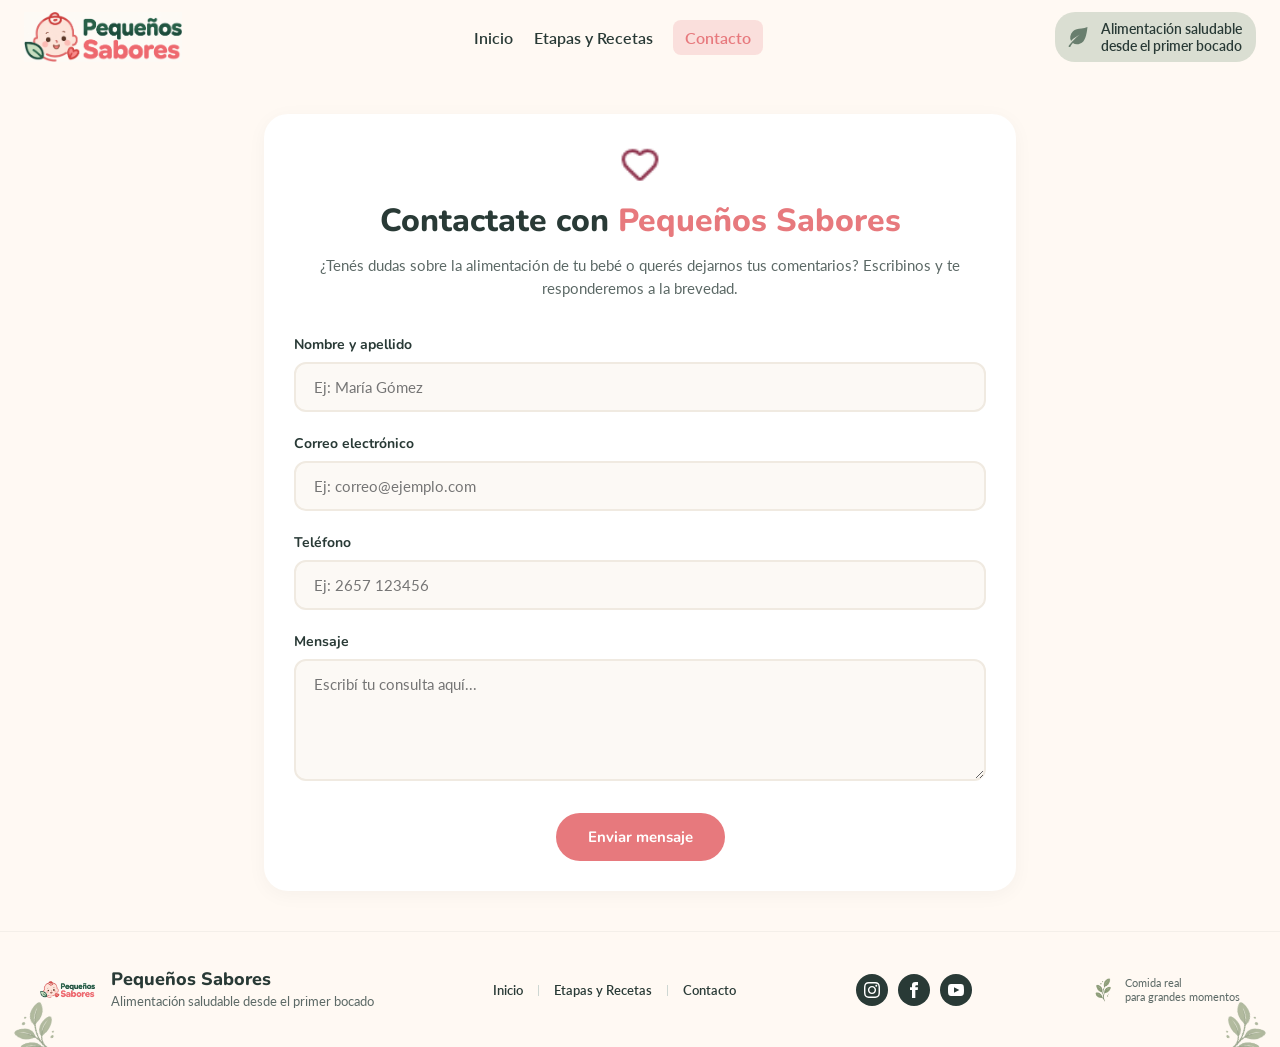
==== commit 0ec2bd29: "." ====
--- a/contacto.html
+++ b/contacto.html
@@ -33,7 +33,6 @@
             <a href="index.html">Inicio</a>
             <a href="etapas.html">Etapas y Recetas</a>
             <a class="active" href="contacto.html">Contacto</a>
-            <img src="img/busqueda.svg" alt="Busqueda">
         </nav>
 
         <div class="etiqueta">
@@ -93,7 +92,7 @@
                 </div>
 
                 <!-- Botón de Envío -->
-                <button type="submit" class="btn-enviar">Enviar mensaje →</button>
+                <button type="submit" class="btn-enviar">Enviar mensaje</button>
             </form>
             <div id="resultado-envio" aria-live="polite"></div>
         </div>
--- a/css/style.css
+++ b/css/style.css
@@ -433,8 +433,18 @@
     padding: 70px 50px 75px 125px;
 }
 
+.hero-etapas h1,
+.hero-etapas h1 {
+    max-width: 100%;
+    margin-bottom: 24px;
+    color: #293a36;
+    font-size: 54px;
+    font-weight: 800;
+    line-height: 1.2;
+}
+
 .hero-etapas-subtitulo {
-    font-size: 14px;
+    font-size: 20px;
     font-weight: bold;
     letter-spacing: 2px;
 }
@@ -464,11 +474,18 @@
     transform: scale(1.05);
 }
 
+.hero-etapas h1 #hero-tituloDestacado {
+    color: #e7797d;
+}
+
+
 /* TARJETAS DE ETAPAS */
 .etapas-section {
+    width: 100%;
     max-width: 1200px;
+    box-sizing: border-box;
     margin: 0 auto;
-    padding: 60px 24px;
+    padding: 60px 0;
     background-color: #fff9f3;
 }
 
@@ -496,30 +513,32 @@
     font-size: 15px;
 }
 
+/* DISTRIBUCION CON FLEXBOX */
 .etapas-grid {
     display: flex;
-    justify-content: space-between;
     flex-wrap: wrap;
-    gap: 20px;
+    gap: 24px;
 }
 
 .etapa-card {
-    position: relative;
-    display: flex;
-    flex: 1;
+    display: flex;
     flex-direction: column;
-    min-width: 240px;
-    padding: 24px 20px;
-    border-radius: 20px;
-    box-shadow: 0 4px 12px rgba(0, 0, 0, 0.03);
+    flex: 1 1 calc(50% - 12px);
+    min-width: 0;
+    box-sizing: border-box;
+    overflow: hidden;
+    padding: 0;
+    border-radius: 24px;
+    box-shadow: 0 4px 14px rgba(41, 58, 54, 0.04);
     transition: transform 0.3s ease, box-shadow 0.3s ease;
 }
 
 .etapa-card:hover {
-    transform: translateY(-5px);
-    box-shadow: 0 8px 20px rgba(0, 0, 0, 0.06);
-}
-
+    transform: translateY(-4px);
+    box-shadow: 0 10px 24px rgba(41, 58, 54, 0.08);
+}
+
+/* COLORES */
 .green-card {
     background-color: #e5f0e3;
 }
@@ -536,89 +555,100 @@
     background-color: #e3edf4;
 }
 
-.etapa-badge {
-    align-self: flex-start;
-    margin-bottom: 14px;
-    padding: 6px 14px;
-    border-radius: 20px;
-    background-color: #ffffff;
-    color: #293a36;
-    font-family: Nunito, sans-serif;
-    font-size: 13px;
-    font-weight: 700;
-}
-
+/* TITULOS Y DESCRIPCIONES */
 .etapa-card h3 {
-    margin: 0 0 8px;
-    color: #293a36;
-    font-size: 20px;
+    margin: 24px 24px 8px;
+    color: #293a36;
+    font-size: 27px;
     font-weight: 800;
+    line-height: 1.3;
 }
 
 .etapa-card p {
-    flex-grow: 1;
-    margin: 0 0 20px;
+    margin: 0 24px 20px;
     color: #4a5753;
-    font-size: 13px;
-    line-height: 1.4;
-}
-
-
+    font-size: 16px;
+    line-height: 1.5;
+}
+
+
+/* IMAGENES */
 .etapa-imagen {
+    position: relative;
+    width: 100%;
+    height: 380px;
+    margin-top: auto;
+    overflow: hidden;
+}
+
+.etapa-imagen > img {
+    display: block;
+    width: 100%;
+    height: 100%;
+    object-fit: cover;
+    transition: transform 0.4s ease;
+}
+
+.etapa-card:hover .etapa-imagen > img {
+    transform: scale(1.03);
+}
+
+
+/* BOTONES SOBRE LAS IMAGENES */
+.etapa-btn {
+    position: absolute;
+    right: 16px;
+    bottom: 16px;
     display: flex;
     justify-content: center;
     align-items: center;
-    width: 100%;
-    height: 160px;
-    margin-bottom: 16px;
-    background-color: inherit;
-}
-
-.etapa-imagen img {
-    max-width: 100%;
-    max-height: 100%;
+    width: 48px;
+    height: 48px;
+    border-radius: 50%;
+    text-decoration: none;
+    box-shadow: 0 3px 10px rgba(0, 0, 0, 0.12);
+    transition: transform 0.3s ease, box-shadow 0.3s ease;
+}
+
+.etapa-btn img {
+    width: 40px;
+    height: 40px;
     object-fit: contain;
-    border-radius: 0;
-    mix-blend-mode: multiply;
-}
-
-
-.etapa-btn {
-    display: flex;
-    align-self: flex-start;
-    justify-content: center;
-    align-items: center;
-    width: 36px;
-    height: 36px;
-    border-radius: 50%;
-    font-size: 16px;
-    font-weight: bold;
-    text-decoration: none;
-    transition: transform 0.3s ease;
 }
 
 .etapa-btn:hover {
     transform: scale(1.1);
-}
-
+    box-shadow: 0 5px 12px rgba(0, 0, 0, 0.18);
+}
+
+/* COLORES DE LOS BOTONES */
 .green-btn {
-    background-color: #588157;
-    color: #ffffff;
+    background-color: #58815783;
 }
 
 .pink-btn {
-    background-color: #e7797d;
-    color: #ffffff;
+    background-color: #e7797d81;
 }
 
 .yellow-btn {
-    background-color: #dda15e;
-    color: #ffffff;
+    background-color: #e397137c;
 }
 
 .blue-btn {
-    background-color: #457b9d;
-    color: #ffffff;
+    background-color: #457b9d7e;
+}
+/* 1. Desplazamiento suave en toda la página cuando se usan las flechas */
+html {
+    scroll-behavior: smooth;
+}
+
+/* 2. Efecto visual directo cuando la receta es seleccionada mediante la tarjeta de meses precionando las flechas */
+.receta-card:target {
+    transform: scale(1.06); /* Agranda ligeramente la tarjeta seleccionada */
+    box-shadow: 0 0 25px rgba(231, 121, 125, 0.6); /* Agrega un resplandor del color de la marca */
+    border: 3px solid #e7797d; /* Un borde destacado */
+    z-index: 10;
+    transition: all 0.4s ease;
 }
 
 /* RECETAS */
@@ -690,21 +720,92 @@
     gap: 20px;
 }
 
+/* --- ESTILOS PARA TARJETAS DE ETAPAS CON DOBLE BOTÓN --- */
+.etapa-botones-dobles {
+    position: absolute;
+    right: 16px;
+    bottom: 16px;
+    display: flex;
+    gap: 8px;
+}
+
+.btn-secundario {
+    position: static !important;
+}
+
+/* --- EFECTO DE GIRO (FLIP CARD) Y GRILLA PARA LAS RECETAS --- */
 .receta-card {
     display: flex;
-    flex: 1;
+    flex: 1 1 calc(25% - 15px); /* Distribuye las 4 tarjetas en la fila */
+    min-width: 250px;
+    height: 280px;               /* Altura fija para que todas midan igual */
+    background-color: transparent;
+    perspective: 1000px;         /* Espacio 3D para el efecto de giro */
+    box-shadow: none;
+    overflow: visible;           /* Permite que el giro 3D  */
+}
+
+.receta-card-inner {
+    position: relative;
+    width: 100%;
+    height: 100%;
+    text-align: left;
+    transition: transform 0.6s ease;
+    transform-style: preserve-3d;
+    border-radius: 16px;
+    box-shadow: 0 4px 12px rgba(0, 0, 0, 0.04);
+    background-color: #ffffff;
+}
+
+/* Giro al pasar el mouse */
+.receta-card:hover .receta-card-inner {
+    transform: rotateY(180deg);
+}
+
+/* Caras frontal y trasera */
+.receta-card-front,
+.receta-card-back {
+    position: absolute;
+    width: 100%;
+    height: 100%;
+    top: 0;
+    left: 0;
+    -webkit-backface-visibility: hidden;
+    backface-visibility: hidden;
+    border-radius: 16px;
+    overflow: hidden;
+    display: flex;
     flex-direction: column;
-    min-width: 250px;
-    overflow: hidden;
-    border-radius: 16px;
+}
+
+/* Frente de la tarjeta */
+.receta-card-front {
     background-color: #ffffff;
-    box-shadow: 0 4px 12px rgba(0, 0, 0, 0.04);
-    transition: transform 0.3s ease, box-shadow 0.3s ease;
-}
-
-.receta-card:hover {
-    transform: translateY(-5px);
-    box-shadow: 0 8px 20px rgba(0, 0, 0, 0.08);
+    z-index: 2;
+}
+
+/* Dorso de la tarjeta (Información de la receta) */
+.receta-card-back {
+    background-color: #fff9f3;
+    color: #293a36;
+    transform: rotateY(180deg);
+    padding: 20px;
+    justify-content: center;
+    box-sizing: border-box;
+    z-index: 1;
+}
+
+.receta-card-back h3 {
+    margin: 0 0 8px;
+    font-size: 16px;
+    color: #e7797d;
+}
+
+.receta-card-back p {
+    margin: 6px 0;
+    font-size: 12px;
+    line-height: 1.4;
+    color: #4a5753;
 }
 
 .receta-imagen {
@@ -718,32 +819,6 @@
     width: 100%;
     height: 100%;
     object-fit: cover;
-}
-
-.receta-fav {
-    position: absolute;
-    top: 12px;
-    right: 12px;
-    display: flex;
-    justify-content: center;
-    align-items: center;
-    width: 34px;
-    height: 34px;
-    border: none;
-    border-radius: 50%;
-    background-color: #ffffff;
-    box-shadow: 0 2px 6px rgba(0, 0, 0, 0.1);
-    cursor: pointer;
-    transition: transform 0.2s ease;
-}
-
-.receta-fav:hover {
-    transform: scale(1.1);
-}
-
-.receta-fav img {
-    width: 16px;
-    height: 16px;
 }
 
 .receta-content {
@@ -923,7 +998,7 @@
 }
 
 .contacto-container {
-    padding: 48px;
+    padding: 30px;
     border-radius: 24px;
     background-color: #ffffff;
     box-shadow: 0 4px 20px rgba(0, 0, 0, 0.04);
@@ -962,7 +1037,7 @@
 .contacto-form {
     display: flex;
     flex-direction: column;
-    gap: 20px;
+    gap: 14px;
 }
 
 .form-group {
@@ -1004,7 +1079,7 @@
 }
 
 .btn-enviar {
-    align-self: flex-start;
+    align-self: center;
     margin-top: 10px;
     padding: 14px 32px;
     border: none;
@@ -1023,11 +1098,7 @@
     background-color: #ca6267;
 }
 
-/* AJUSTES RESPONSIVE: escritorio y celulares */
-
-
-
-/* CELULARES: hasta 768px */
+/* CELULARES*/
 @media (max-width: 768px) {
     /* Encabezado y menu hamburguesa */
     header {
@@ -1261,34 +1332,46 @@
     }
 
     /* Etapas y recetas */
-    .etapas-section,
-    .recetas-section {
-        padding: 30px 16px;
-    }
-
-    .etapas-grid,
-    .recetas-grid {
-        flex-direction: column;
-    }
-
-    .etapa-card,
-    .receta-card {
-        width: 100%;
-    }
-
-    .contacto-container {
-        padding: 30px 24px;
-    }
-
-    .contacto-header h1 {
-        font-size: 28px;
-    }
-
-    .btn-enviar {
-        width: 100%;
-        text-align: center;
-    }
-
+.etapas-section,
+.recetas-section {
+    padding: 44px 22px;
+}
+
+.etapas-grid,
+.recetas-grid {
+    justify-content: center;
+    gap: 18px;
+}
+
+/* Etapas */
+.etapa-card {
+    flex: 1 1 calc(50% - 12px);
+    min-width: 0;
+}
+
+/* Recetas */
+.receta-card {
+    flex: 1 1 calc(50% - 10px);
+    min-width: 0;
+}
+
+.etapa-card h3 {
+    font-size: 22px;
+}
+
+.etapa-imagen {
+    height: 200px;
+}
+
+.etapa-btn {
+    width: 44px;
+    height: 44px;
+}
+
+.etapa-btn img {
+    width: 22px;
+    height: 22px;
+}
     /* Footer */
     .footer-container {
         flex-direction: column;
@@ -1316,7 +1399,6 @@
         .hero h1 {
             max-width: 340px;
             font-size: clamp(29px, 8vw, 34px);
-
         }
 
         .hero-content p {
